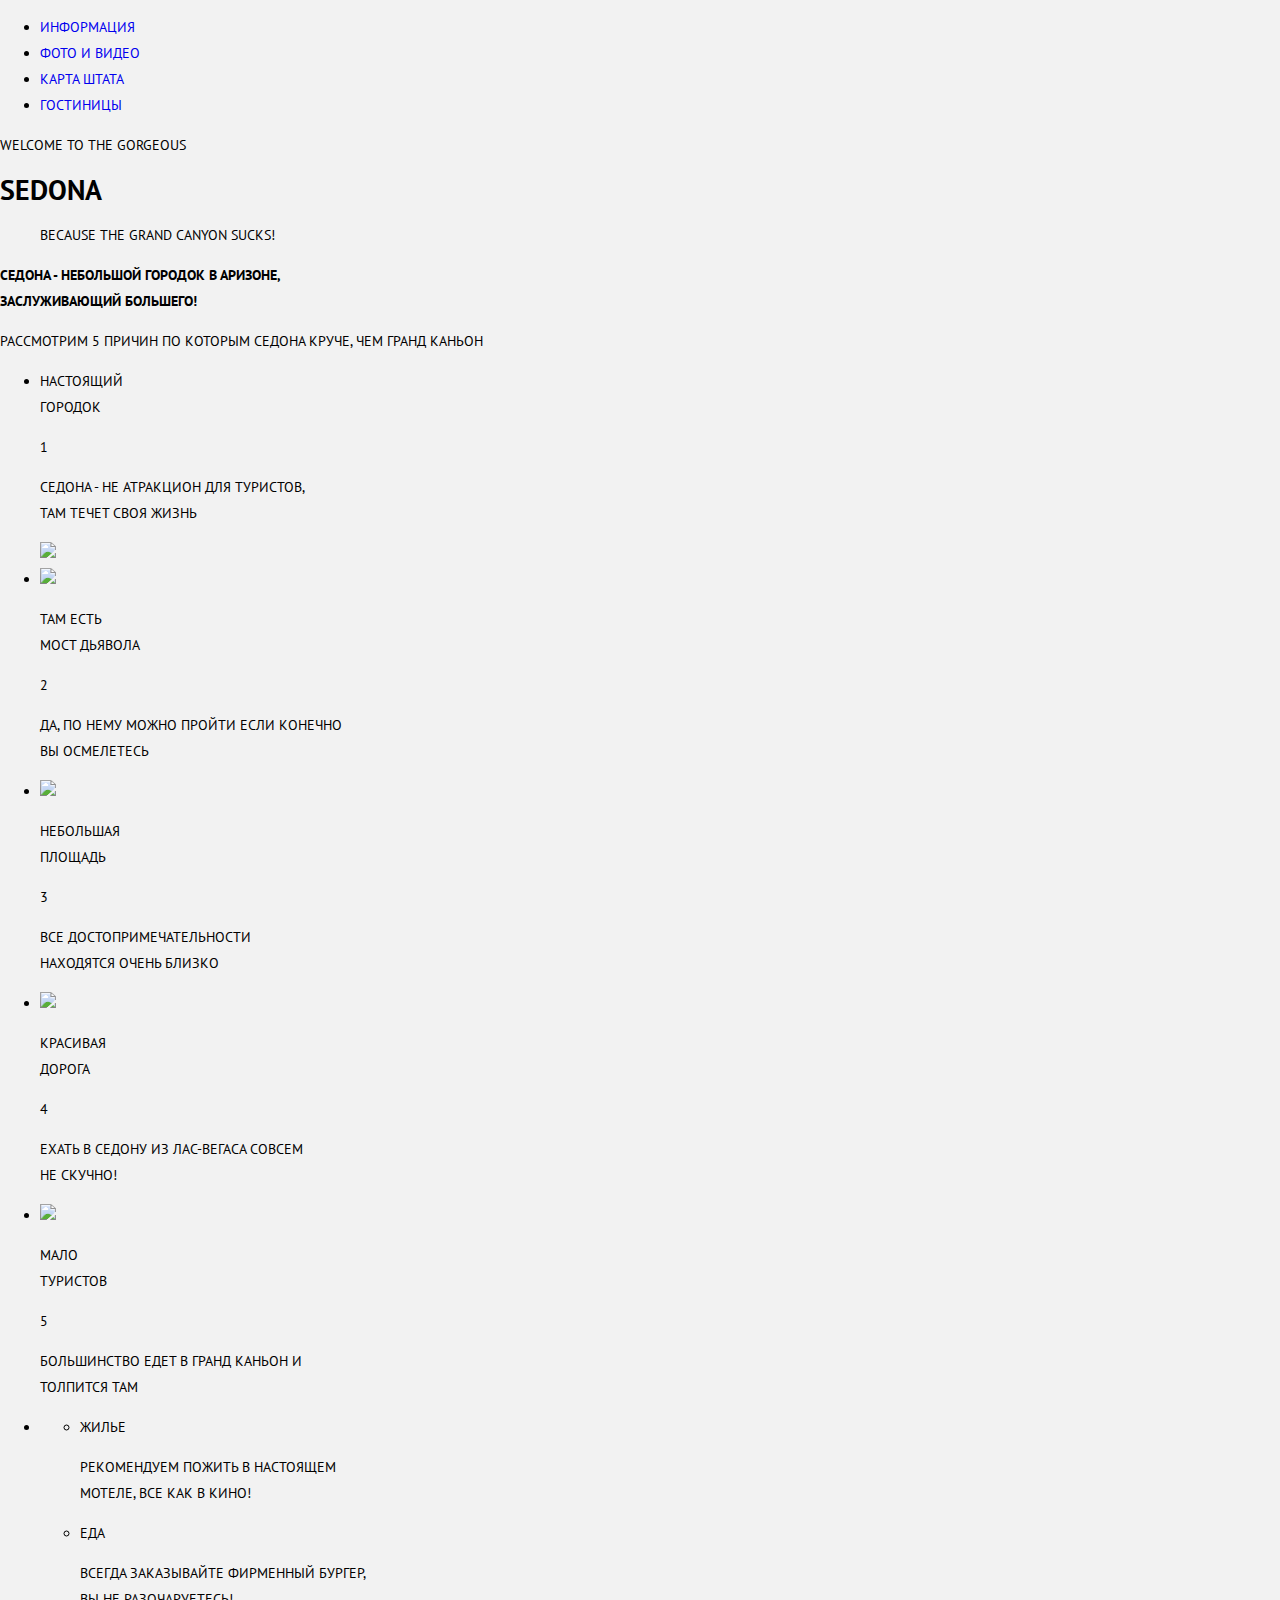
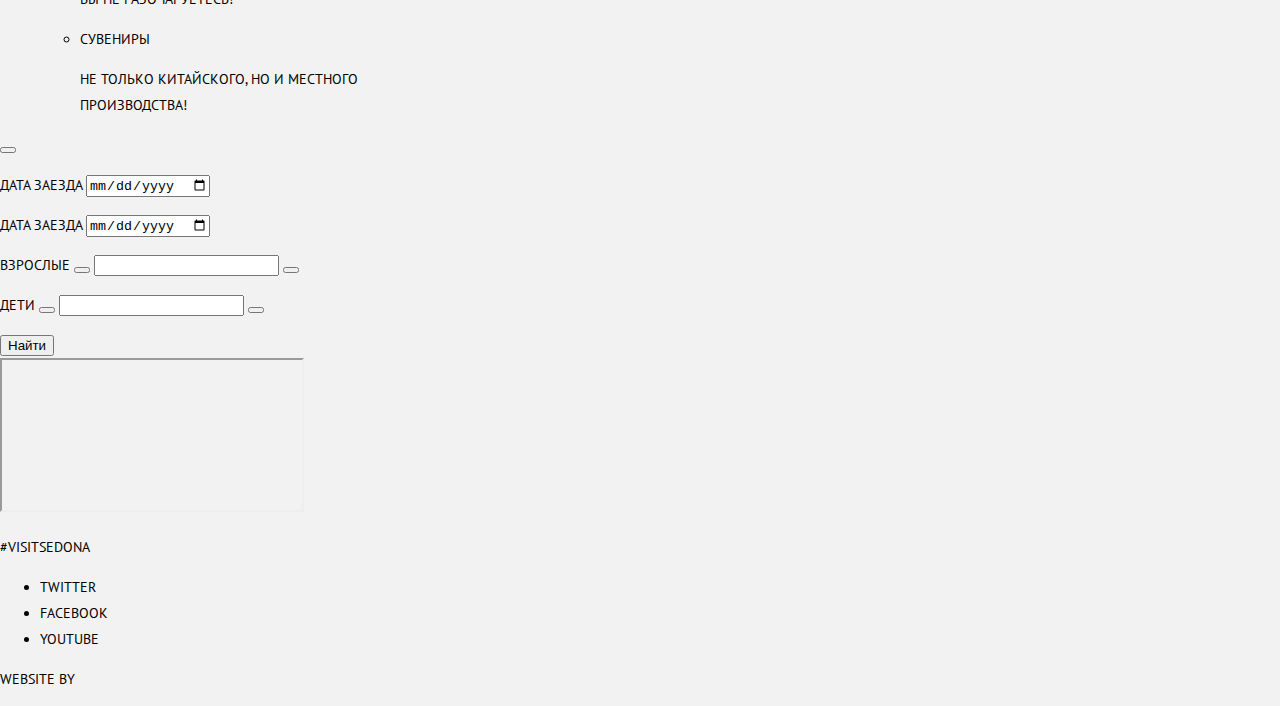
==== index.html @ 2a7a3f79 "added project's files" ====
<!DOCTYPE html>
<html>
<head>
	<title>Sedona</title>
	<link href="https://fonts.googleapis.com/css?family=PT+Sans:400,700&amp;subset=cyrillic" rel="stylesheet">
	<link rel="stylesheet" type="text/css" href="style.css">
</head>
<body>
	<header>
		<a href="index.html"></a>
		<nav>
			<ul>
				<li><a href="#">ИНФОРМАЦИЯ</a></li>
				<li><a href="#">ФОТО И ВИДЕО</a></li>
				<li><a href="#">КАРТА ШТАТА</a></li>
				<li><a href="#">ГОСТИНИЦЫ</a></li>
			</ul>
		</nav>
	</header>
	<main>
		<div>
			<div>
				<span>WELCOME</span>
				<span>to the gorgeous</span>
			</div>
			<div>
				<h1>SEDONA</h1>
			</div>
			<blockquote>Because the Grand Canyon sucks!</blockquote>
		</div>
		<section>
			<p><strong>СЕДОНА - НЕБОЛЬШОЙ ГОРОДОК В АРИЗОНЕ,<br> ЗАСЛУЖИВАЮЩИЙ БОЛЬШЕГО!</strong></p>
			<p>РАССМОТРИМ 5 ПРИЧИН ПО КОТОРЫМ СЕДОНА КРУЧЕ, ЧЕМ ГРАНД КАНЬОН</p>
		</section>
		<section>
			<ul>
				<li>
					<div>
						<div>
							<p>Настоящий<br>городок</p>
						</div>
						<span>1</span>
						<p>Седона - не атракцион для туристов,<br>там течет своя жизнь</p>
						<div><img src="#"></div>
					</div>
				</li>
				<li>
					<div>
						<div><img src="#"></div>
						<div>
							<p>Там есть<br>мост дьявола</p>
						</div>
						<span>2</span>
						<p>Да, по нему можно пройти если конечно<br>вы осмелетесь</p>						
					</div>					
				</li>
				<li>
					<div>
						<div><img src="#"></div>
						<div>
							<p>Небольшая<br>площадь</p>
						</div>
						<span>3</span>
						<p>Все достопримечательности<br>находятся очень близко</p>						
					</div>						
				</li>
				<li>
					<div>
						<div><img src="#"></div>
						<div>
							<p>Красивая<br>дорога</p>
						</div>
						<span>4</span>
						<p>ЕХАТЬ В СЕДОНУ ИЗ ЛАС-ВЕГАСА совсем<br>НЕ СКУЧНО!</p>						
					</div>						
				</li>
				<li>
					<div>
						<div><img src="#"></div>
						<div>
							<p>Мало<br>туристов</p>
						</div>
						<span>5</span>
						<p>Большинство едет в гранд каньон и<br> толпится там</p>						
					</div>						
				</li>
				<li>
					<ul>
						<li>
							<div>Жилье</div>
							<p>Рекомендуем пожить в настоящем<br>мотеле, все как в кино!</p>
						</li>
						<li>
							<div>Еда</div>
							<p>Всегда заказывайте ФИРМЕННЫЙ БУРГЕР,<br>Вы НЕ разочаруетесь!</p>
						</li>
						<li>
							<div>Сувениры</div>
							<p>Не только китайского, но и местного<br>производства!</p>
						</li>
					</ul>
				</li>
			</ul>
		</section>
		<section>
			<div></div>
			<button></button>
			<div>
				<form>
				<p>
					<label>
						ДАТА ЗАЕЗДА
						<input type="date" name="check-in-date">
					</label>
					<span></span>
				</p>
				<p>
					<label>
						ДАТА ЗАЕЗДА
						<input type="date" name="check-out-date">
					</label>
					<span></span>
				</p>
				<p>
					<label>
						ВЗРОСЛЫЕ
						<button></button>
						<input type="text" name="adult-counter">
						<button></button>
					</label>
				</p>
				<p>
					<label>
						ДЕТИ
						<button></button>
						<input type="text" name="children-counter">
						<button></button>
					</label>
				</p>
				<div>
					<input type="submit" name="Find" value="Найти">
				</div>				
				</form>
			</div>
		</section>
	</main>
	<section>
		<div>
			<iframe src=""></iframe>
		</div>
	</section>
	<footer>
		<div>
			<p>#VISITSEDONA</p>
		</div>
		<div>
			<ul>
				<li>Twitter</li>
				<li>Facebook</li>
				<li>Youtube</li>
			</ul>
		</div>
		<div>
			<p>WEBSITE BY <a href="#"></a></p>
		</div>
	</footer>
</body>
</html>
---- style.css ----
body{
	margin: 0;
	padding: 0;

	background-color: #f2f2f2;
	font-family: 'PT Sans', Arial, sans-serif;
	font-size: 14px;
	text-transform: uppercase;
	line-height: 26px;
	color: #000000;
}
a{
	text-decoration: none;
}
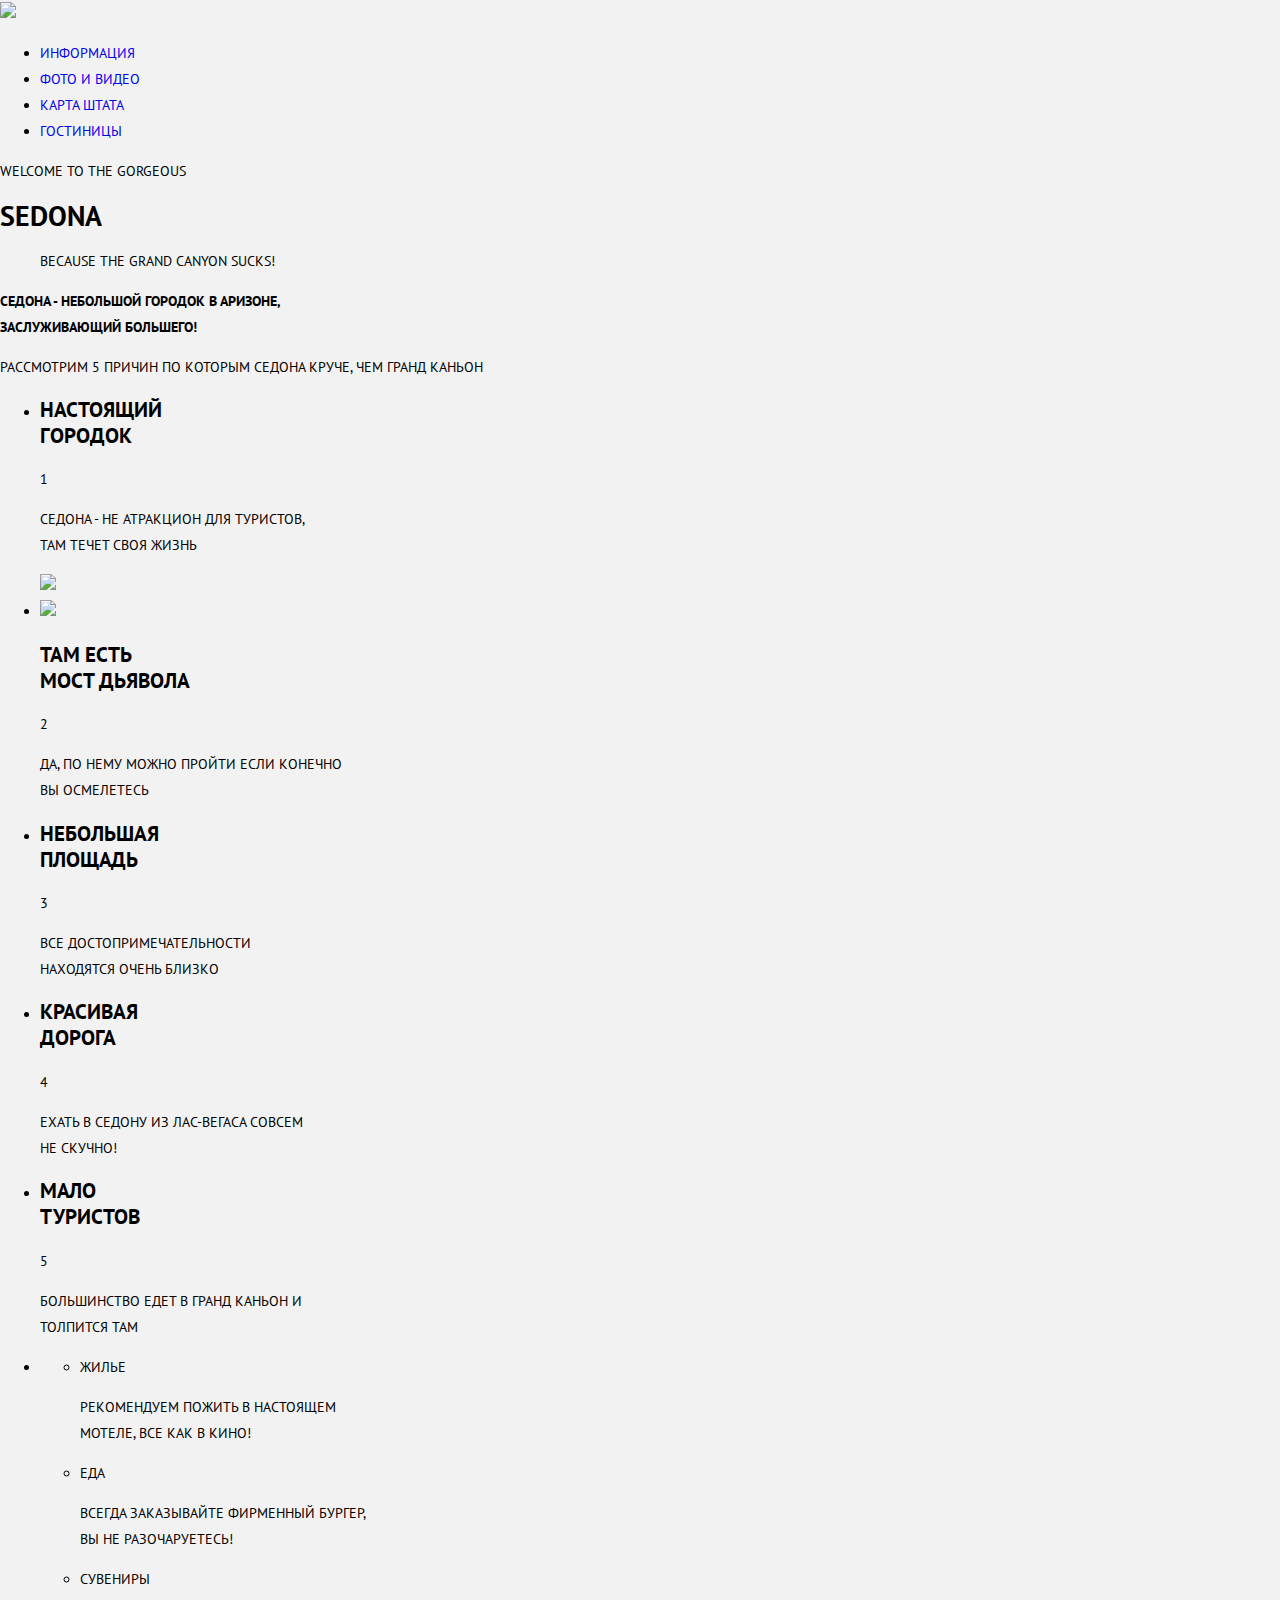
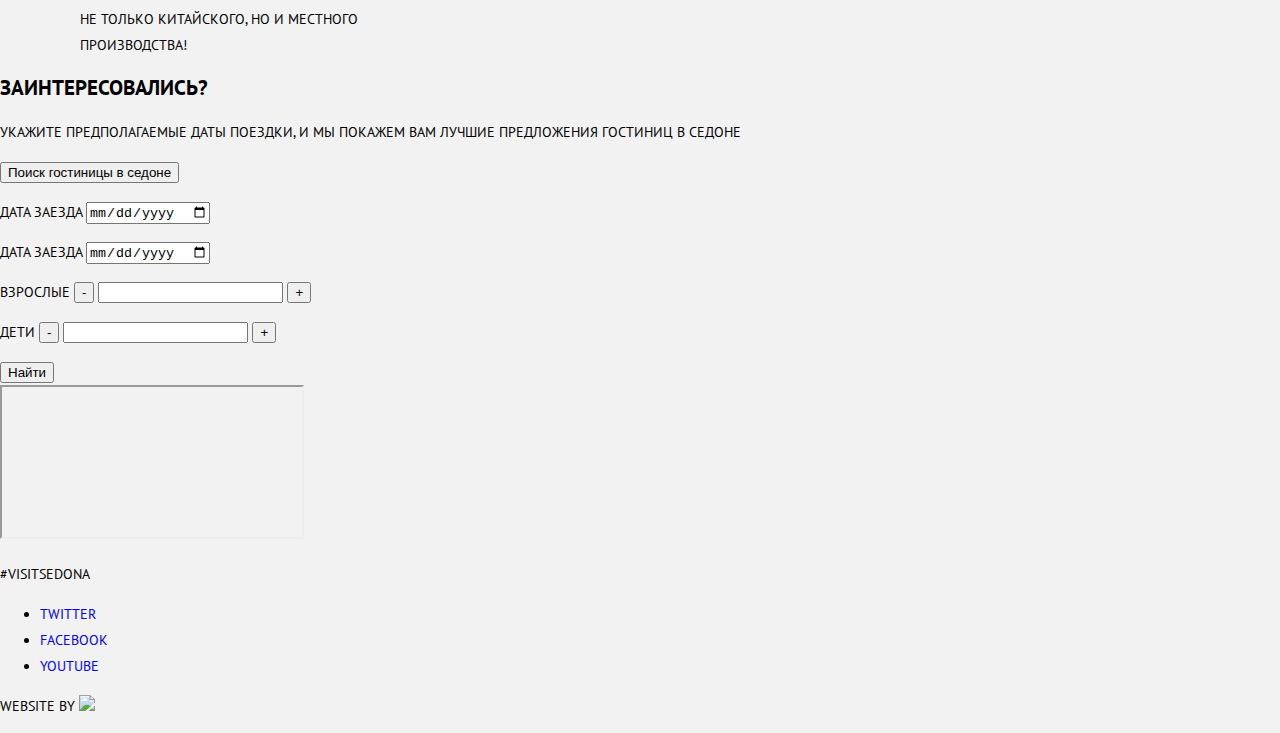
==== commit c9fcfcf6: "Work on clases names index.html" ====
--- a/index.html
+++ b/index.html
@@ -1,168 +1,189 @@
 <!DOCTYPE html>
 <html>
-<head>
-	<title>Sedona</title>
-	<link href="https://fonts.googleapis.com/css?family=PT+Sans:400,700&amp;subset=cyrillic" rel="stylesheet">
-	<link rel="stylesheet" type="text/css" href="style.css">
-</head>
-<body>
-	<header>
-		<a href="index.html"></a>
-		<nav>
-			<ul>
-				<li><a href="#">ИНФОРМАЦИЯ</a></li>
-				<li><a href="#">ФОТО И ВИДЕО</a></li>
-				<li><a href="#">КАРТА ШТАТА</a></li>
-				<li><a href="#">ГОСТИНИЦЫ</a></li>
-			</ul>
-		</nav>
-	</header>
-	<main>
-		<div>
-			<div>
-				<span>WELCOME</span>
-				<span>to the gorgeous</span>
+	<head>
+		<title>Sedona</title>
+		<link href="https://fonts.googleapis.com/css?family=PT+Sans:400,700&amp;subset=cyrillic" rel="stylesheet">
+		<link rel="stylesheet" type="text/css" href="style.css">
+	</head>
+	<body>
+		<header class="index-header">
+			<div class="header-logo">
+				<a href="#">
+					<img src="#">
+				</a>			
 			</div>
-			<div>
-				<h1>SEDONA</h1>
+
+			<nav class="navigation">
+				<ul class="list-navigation">
+					<li><a href="#">ИНФОРМАЦИЯ</a></li>
+					<li><a href="#">ФОТО И ВИДЕО</a></li>
+					<li><a href="#">КАРТА ШТАТА</a></li>
+					<li><a href="#">ГОСТИНИЦЫ</a></li>
+				</ul>
+			</nav>
+		</header>
+		<main>
+			<div class="main-image-section">
+				<div class="main-welcome">
+					<span>WELCOME</span>
+					<span>to the gorgeous</span>
+				</div>
+				<div class="main-name">
+					<h1>SEDONA</h1>
+				</div>
+				<blockquote class="main-quote">Because the Grand Canyon sucks!</blockquote>
 			</div>
-			<blockquote>Because the Grand Canyon sucks!</blockquote>
-		</div>
-		<section>
-			<p><strong>СЕДОНА - НЕБОЛЬШОЙ ГОРОДОК В АРИЗОНЕ,<br> ЗАСЛУЖИВАЮЩИЙ БОЛЬШЕГО!</strong></p>
-			<p>РАССМОТРИМ 5 ПРИЧИН ПО КОТОРЫМ СЕДОНА КРУЧЕ, ЧЕМ ГРАНД КАНЬОН</p>
-		</section>
-		<section>
-			<ul>
-				<li>
-					<div>
-						<div>
-							<p>Настоящий<br>городок</p>
+			<section class="intro">
+				<p class="intro-about"><strong>СЕДОНА - НЕБОЛЬШОЙ ГОРОДОК В АРИЗОНЕ,<br> ЗАСЛУЖИВАЮЩИЙ БОЛЬШЕГО!</strong></p>
+				<p class="intro-advantages">РАССМОТРИМ 5 ПРИЧИН ПО КОТОРЫМ СЕДОНА КРУЧЕ, ЧЕМ ГРАНД КАНЬОН</p>
+			</section>
+			<section class="adv">
+				<ul class="adv-list">
+					<li class="adv-with-pict">
+						<div class="adv-section">
+							<div class="adv-head-section">
+								<h2 class="adv-head">Настоящий<br>городок</h2>
+							</div>
+							<span class="adv-numb">1</span>
+							<p class="adv-content">Седона - не атракцион для туристов,<br>там течет своя жизнь</p>
+							<div class="adv-img-wrapper">
+								<img src="#">
+							</div>
 						</div>
-						<span>1</span>
-						<p>Седона - не атракцион для туристов,<br>там течет своя жизнь</p>
-						<div><img src="#"></div>
-					</div>
-				</li>
-				<li>
-					<div>
-						<div><img src="#"></div>
-						<div>
-							<p>Там есть<br>мост дьявола</p>
+					</li>
+					<li class="adv-with-pict">
+						<div class="adv-section">
+							<div class="adv-img-wrapper">
+								<img src="#">
+							</div>
+							<div class="adv-head-section">
+								<h2 class="adv-head">Там есть<br>мост дьявола</h2>
+							</div>
+							<span class="adv-numb">2</span>
+							<p class="adv-content">Да, по нему можно пройти если конечно<br>вы осмелетесь</p>						
+						</div>					
+					</li>
+					<li class="adv-without-pict">
+						<div class="adv-in-line-section">
+							<div class="adv-head-section">
+								<h2 class="adv-head">Небольшая<br>площадь</h2>
+							</div>
+							<span class="adv-numb">3</span>
+							<p class="adv-content">Все достопримечательности<br>находятся очень близко</p>						
+						</div>						
+					</li>
+					<li class="adv-without-pict">
+						<div class="adv-in-line-section">
+							<div class="adv-head-section">
+								<h2 class="adv-head">Красивая<br>дорога</h2>
+							</div>
+							<span class="adv-numb">4</span>
+							<p class="adv-content">ЕХАТЬ В СЕДОНУ ИЗ ЛАС-ВЕГАСА совсем<br>НЕ СКУЧНО!</p>						
+						</div>						
+					</li>
+					<li class="adv-without-pict">
+						<div class="adv-in-line-section">
+							<div class="adv-head-section"> 
+								<h2 class="adv-head">Мало<br>туристов</h2>
+							</div>
+							<span class="adv-numb">5</span>
+							<p class="adv-content">Большинство едет в гранд каньон и<br> толпится там</p>						
+						</div>						
+					</li>
+					<li class="adv-about-city">
+						<div class="inner-container">
+							<ul class="adv-about-city-list">
+								<li>
+									<div class="adv-el-wrapper">
+										<div>Жилье</div>
+										<p class="adv-about-city-content">Рекомендуем пожить в настоящем<br>мотеле, все как в кино!</p>										
+									</div>
+								</li>
+								<li>
+									<div class="adv-el-wrapper">
+										<div>Еда</div>
+										<p class="adv-about-city-content">Всегда заказывайте ФИРМЕННЫЙ БУРГЕР,<br>Вы НЕ разочаруетесь!</p>										
+									</div>
+								</li>
+								<li>
+									<div class="adv-el-wrapper">
+										<div>Сувениры</div>
+										<p class="adv-about-city-content">Не только китайского, но и местного<br>производства!</p>								
+									</div>
+								</li>
+							</ul>
 						</div>
-						<span>2</span>
-						<p>Да, по нему можно пройти если конечно<br>вы осмелетесь</p>						
-					</div>					
-				</li>
-				<li>
-					<div>
-						<div><img src="#"></div>
-						<div>
-							<p>Небольшая<br>площадь</p>
-						</div>
-						<span>3</span>
-						<p>Все достопримечательности<br>находятся очень близко</p>						
-					</div>						
-				</li>
-				<li>
-					<div>
-						<div><img src="#"></div>
-						<div>
-							<p>Красивая<br>дорога</p>
-						</div>
-						<span>4</span>
-						<p>ЕХАТЬ В СЕДОНУ ИЗ ЛАС-ВЕГАСА совсем<br>НЕ СКУЧНО!</p>						
-					</div>						
-				</li>
-				<li>
-					<div>
-						<div><img src="#"></div>
-						<div>
-							<p>Мало<br>туристов</p>
-						</div>
-						<span>5</span>
-						<p>Большинство едет в гранд каньон и<br> толпится там</p>						
-					</div>						
-				</li>
-				<li>
-					<ul>
-						<li>
-							<div>Жилье</div>
-							<p>Рекомендуем пожить в настоящем<br>мотеле, все как в кино!</p>
-						</li>
-						<li>
-							<div>Еда</div>
-							<p>Всегда заказывайте ФИРМЕННЫЙ БУРГЕР,<br>Вы НЕ разочаруетесь!</p>
-						</li>
-						<li>
-							<div>Сувениры</div>
-							<p>Не только китайского, но и местного<br>производства!</p>
-						</li>
-					</ul>
-				</li>
-			</ul>
-		</section>
-		<section>
-			<div></div>
-			<button></button>
-			<div>
-				<form>
-				<p>
-					<label>
-						ДАТА ЗАЕЗДА
-						<input type="date" name="check-in-date">
-					</label>
-					<span></span>
-				</p>
-				<p>
-					<label>
-						ДАТА ЗАЕЗДА
-						<input type="date" name="check-out-date">
-					</label>
-					<span></span>
-				</p>
-				<p>
-					<label>
-						ВЗРОСЛЫЕ
-						<button></button>
-						<input type="text" name="adult-counter">
-						<button></button>
-					</label>
-				</p>
-				<p>
-					<label>
-						ДЕТИ
-						<button></button>
-						<input type="text" name="children-counter">
-						<button></button>
-					</label>
-				</p>
-				<div>
-					<input type="submit" name="Find" value="Найти">
-				</div>				
-				</form>
+					</li>
+				</ul>
+			</section>
+			<section class="search">
+				<div class="search-content-wrapper">
+					<h2 class="search-head">Заинтересовались?</h2>
+					<p class="search-content">Укажите предполагаемые даты поездки, и мы покажем вам лучшие предложения гостиниц в седоне</p>
+				</div>
+				<button>Поиск гостиницы в седоне</button>
+				<div class="search-pop-up-container">
+					<form class="pop-up-form">
+						<p class="pop-up-check-in">
+							<label class="pop-up-label">
+								ДАТА ЗАЕЗДА
+								<input type="date" name="check-in" id="check-in-date">
+							</label>
+							<span class="calendar-label"></span>
+						</p>
+						<p class="pop-up-check-out">
+							<label class="pop-up-label">
+								ДАТА ЗАЕЗДА
+								<input type="date" name="check-out" id="check-out-date">
+							</label>
+							<span class="calendar-label"></span>
+						</p>
+						<p class="pop-up-adult-counter">
+							<label class="pop-up-label">
+								ВЗРОСЛЫЕ
+								<button class="plus-minus-button">-</button>
+								<input type="text" name="adult-counter" id="adult-counter-field">
+								<button class="plus-minus-button">+</button>
+							</label>
+						</p>
+						<p class="pop-up-children-counter">
+							<label class="pop-up-label">
+								ДЕТИ
+								<button class="plus-minus-button">-</button>
+								<input type="text" name="children-counter" id="children-counter-field">
+								<button class="plus-minus-button">+</button>
+							</label>
+						</p>
+						<div class="pop-up-submit-button">
+							<input type="submit" name="Find" value="Найти">
+						</div>				
+					</form>
+				</div>
+			</section>
+		</main>
+
+		<section class="map-section">
+			<div class="map-wrapper">
+				<iframe src=""></iframe>
 			</div>
 		</section>
-	</main>
-	<section>
-		<div>
-			<iframe src=""></iframe>
-		</div>
-	</section>
-	<footer>
-		<div>
-			<p>#VISITSEDONA</p>
-		</div>
-		<div>
-			<ul>
-				<li>Twitter</li>
-				<li>Facebook</li>
-				<li>Youtube</li>
-			</ul>
-		</div>
-		<div>
-			<p>WEBSITE BY <a href="#"></a></p>
-		</div>
-	</footer>
-</body>
+
+		<footer>
+			<div class="inner-container">
+				<div class="footer-hashtag">
+					<p>#VISITSEDONA</p>
+				</div>
+				<div class="footer-social">
+					<ul class="footer-social-list">
+						<li><a class="footer-social-button social-tw" href="#">Twitter</a></li>
+						<li><a class="footer-social-button social-fb" href="#">Facebook</a></li>
+						<li><a class="footer-social-button social-yt" href="#">Youtube</a></li>
+					</ul>
+				</div>
+				<div class="footer-copyright-wrapper">
+					<p>WEBSITE BY <a href="#"><img src="#"></a></p>
+				</div>
+			</div>
+		</footer>
+	</body>
 </html>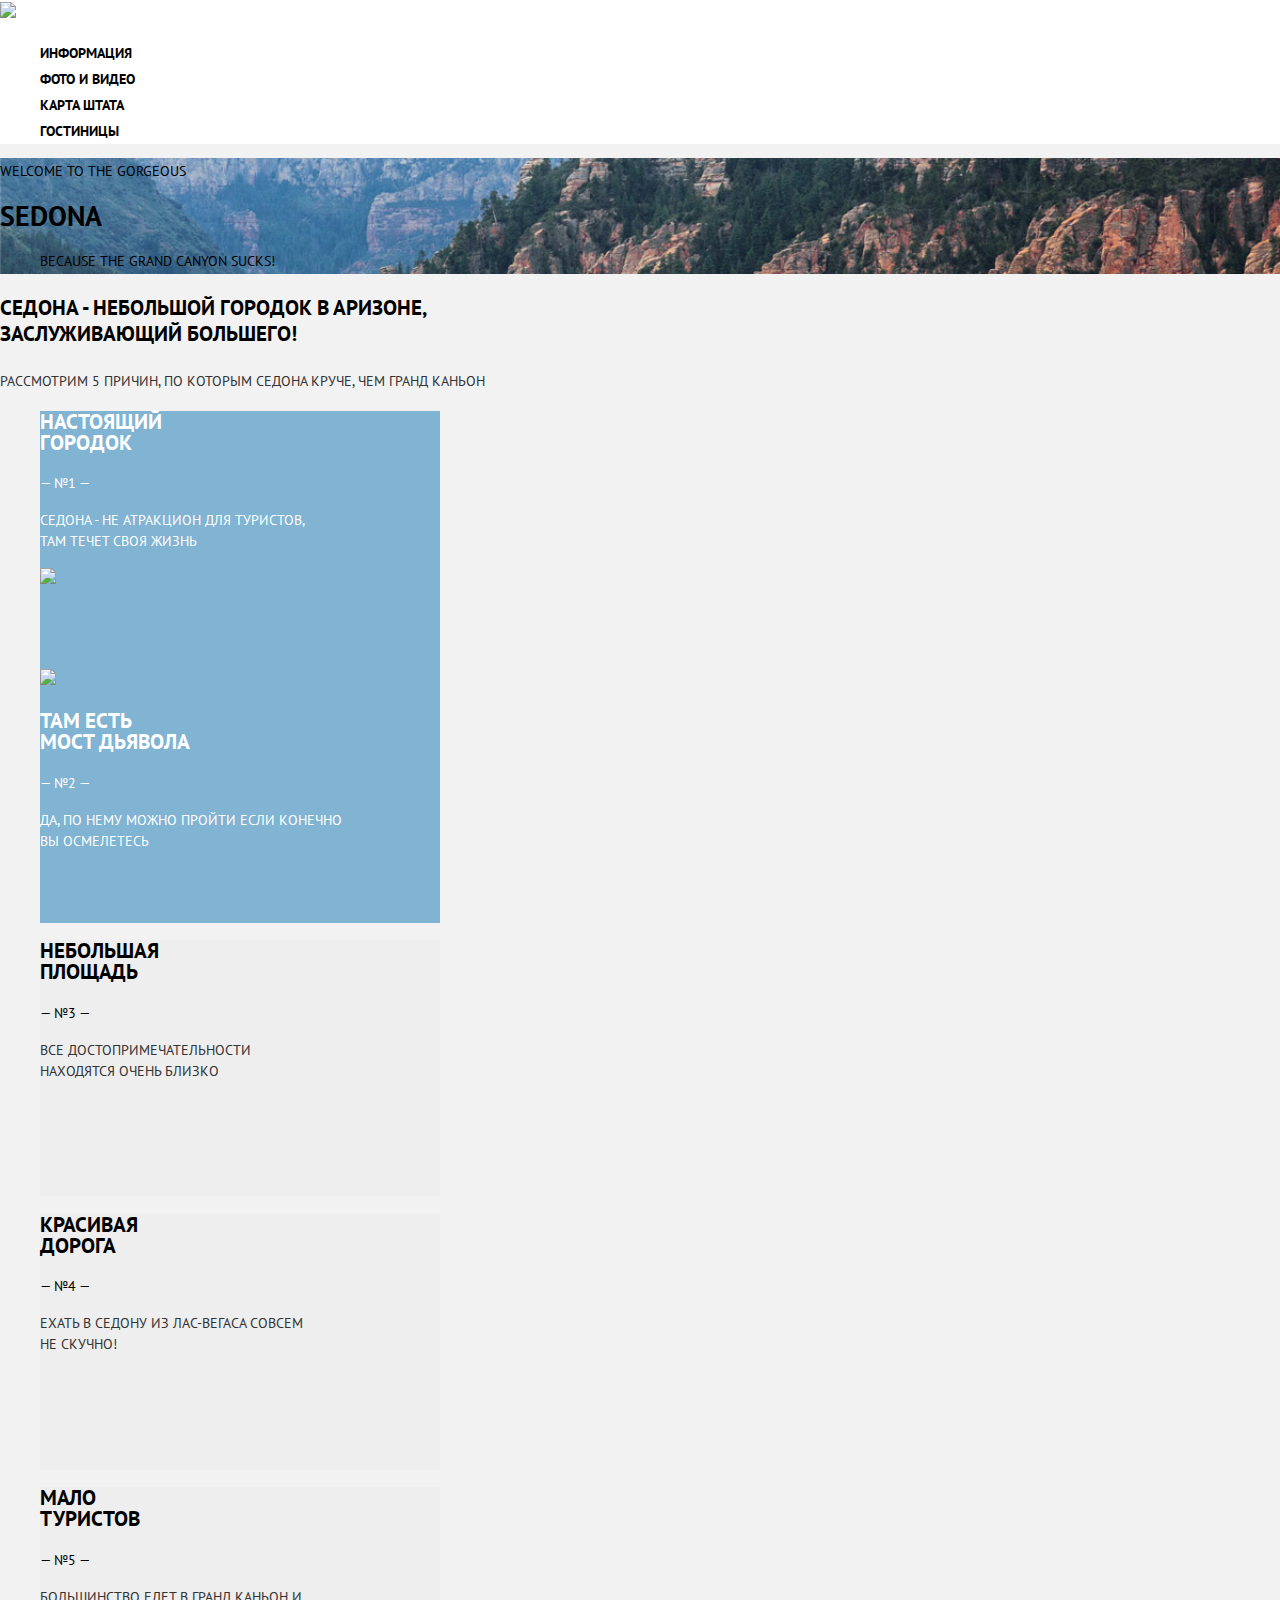
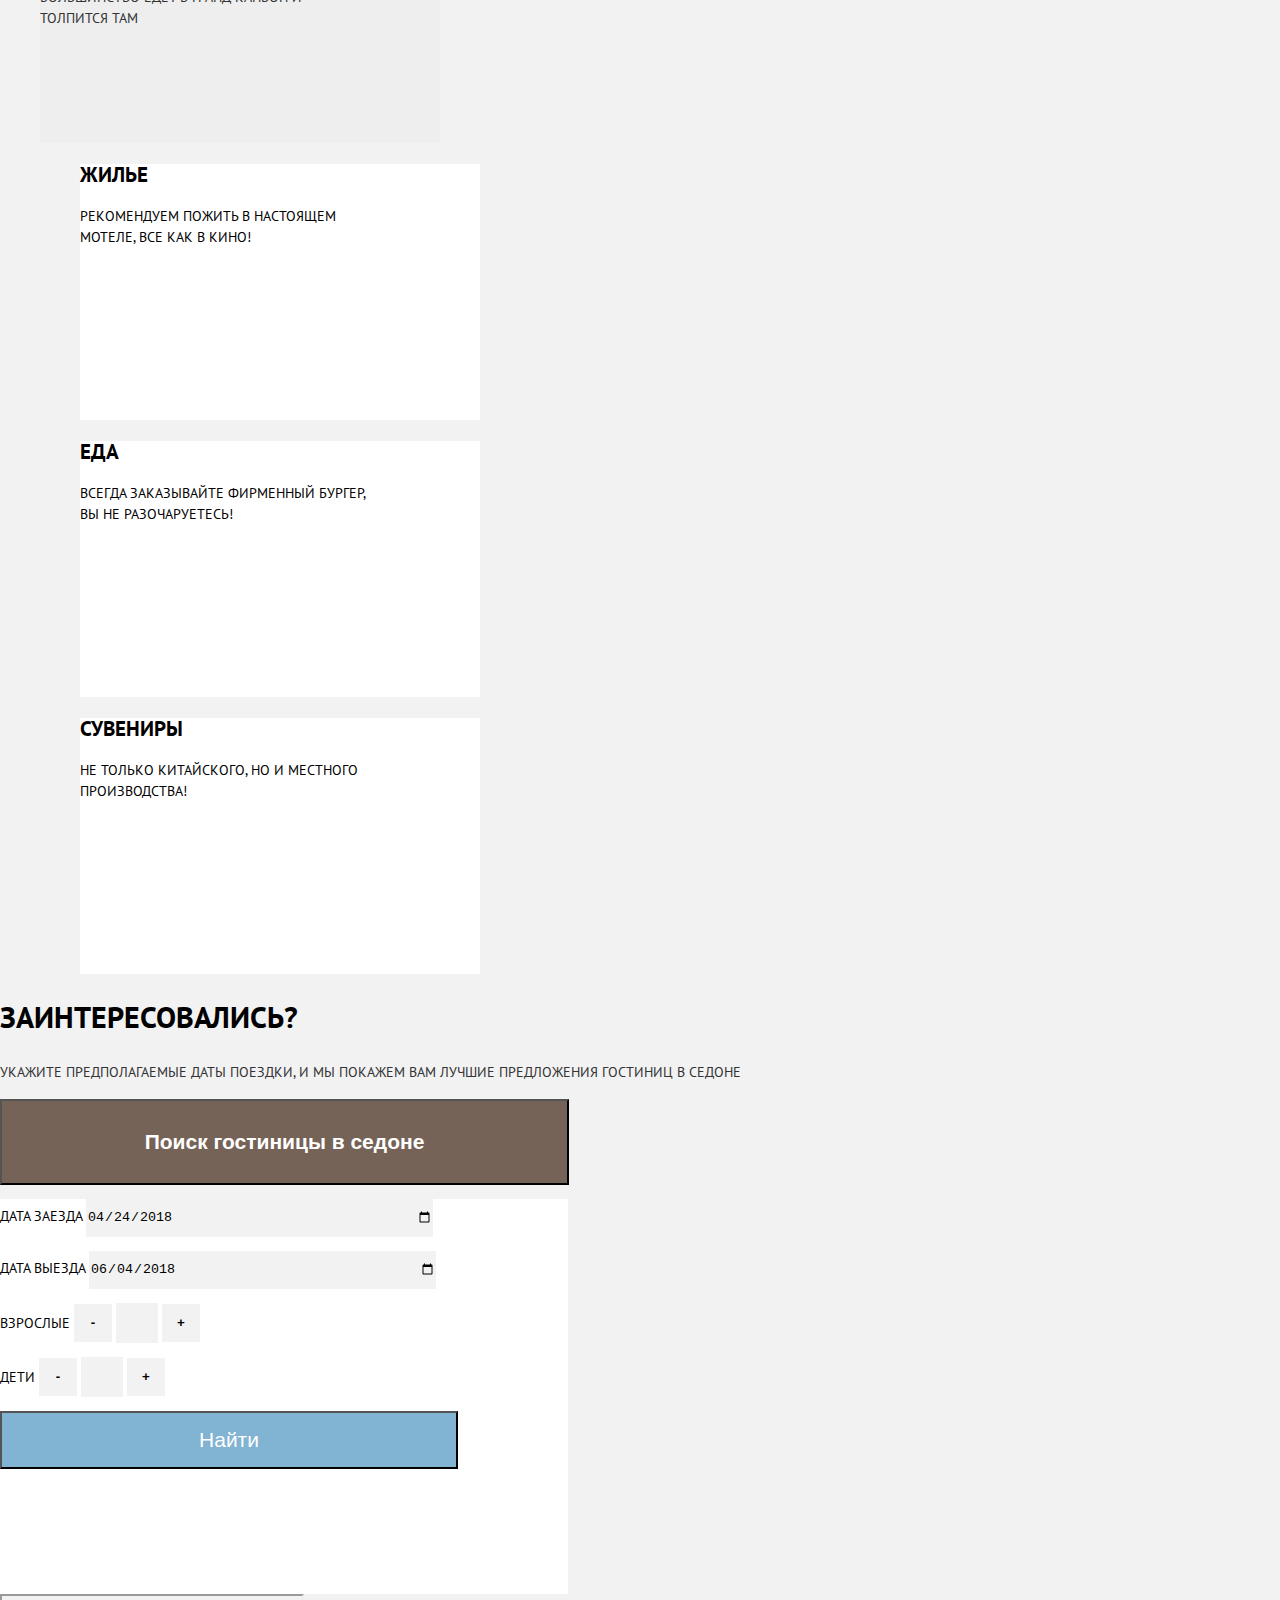
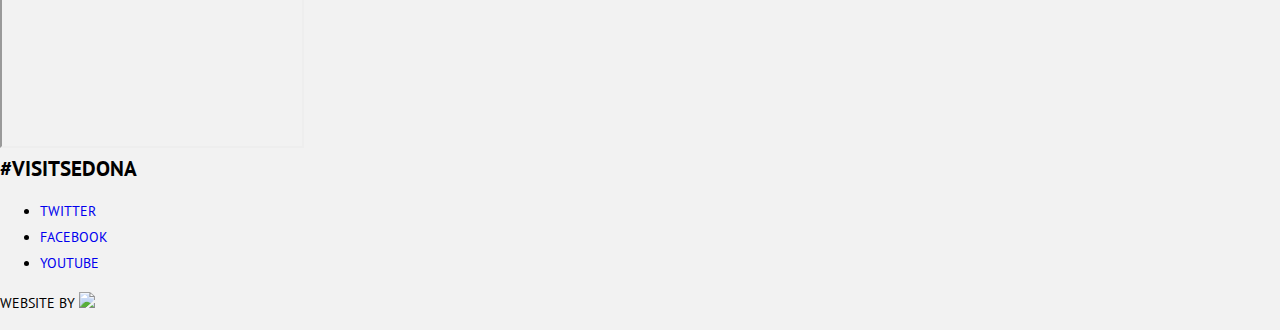
==== commit 373953e2: "Rough draft stylization index, hotel" ====
--- a/index.html
+++ b/index.html
@@ -22,7 +22,7 @@
 				</ul>
 			</nav>
 		</header>
-		<main>
+		<main class="main-index">
 			<div class="main-image-section">
 				<div class="main-welcome">
 					<span>WELCOME</span>
@@ -35,7 +35,7 @@
 			</div>
 			<section class="intro">
 				<p class="intro-about"><strong>СЕДОНА - НЕБОЛЬШОЙ ГОРОДОК В АРИЗОНЕ,<br> ЗАСЛУЖИВАЮЩИЙ БОЛЬШЕГО!</strong></p>
-				<p class="intro-advantages">РАССМОТРИМ 5 ПРИЧИН ПО КОТОРЫМ СЕДОНА КРУЧЕ, ЧЕМ ГРАНД КАНЬОН</p>
+				<p class="intro-advantages">РАССМОТРИМ 5 ПРИЧИН, ПО КОТОРЫМ СЕДОНА КРУЧЕ, ЧЕМ ГРАНД КАНЬОН</p>
 			</section>
 			<section class="adv">
 				<ul class="adv-list">
@@ -44,7 +44,7 @@
 							<div class="adv-head-section">
 								<h2 class="adv-head">Настоящий<br>городок</h2>
 							</div>
-							<span class="adv-numb">1</span>
+							<span class="adv-numb">— №1 —</span>
 							<p class="adv-content">Седона - не атракцион для туристов,<br>там течет своя жизнь</p>
 							<div class="adv-img-wrapper">
 								<img src="#">
@@ -59,7 +59,7 @@
 							<div class="adv-head-section">
 								<h2 class="adv-head">Там есть<br>мост дьявола</h2>
 							</div>
-							<span class="adv-numb">2</span>
+							<span class="adv-numb">— №2 —</span>
 							<p class="adv-content">Да, по нему можно пройти если конечно<br>вы осмелетесь</p>						
 						</div>					
 					</li>
@@ -68,7 +68,7 @@
 							<div class="adv-head-section">
 								<h2 class="adv-head">Небольшая<br>площадь</h2>
 							</div>
-							<span class="adv-numb">3</span>
+							<span class="adv-numb">— №3 —</span>
 							<p class="adv-content">Все достопримечательности<br>находятся очень близко</p>						
 						</div>						
 					</li>
@@ -77,7 +77,7 @@
 							<div class="adv-head-section">
 								<h2 class="adv-head">Красивая<br>дорога</h2>
 							</div>
-							<span class="adv-numb">4</span>
+							<span class="adv-numb">— №4 —</span>
 							<p class="adv-content">ЕХАТЬ В СЕДОНУ ИЗ ЛАС-ВЕГАСА совсем<br>НЕ СКУЧНО!</p>						
 						</div>						
 					</li>
@@ -86,7 +86,7 @@
 							<div class="adv-head-section"> 
 								<h2 class="adv-head">Мало<br>туристов</h2>
 							</div>
-							<span class="adv-numb">5</span>
+							<span class="adv-numb">— №5 —</span>
 							<p class="adv-content">Большинство едет в гранд каньон и<br> толпится там</p>						
 						</div>						
 					</li>
@@ -95,20 +95,20 @@
 							<ul class="adv-about-city-list">
 								<li>
 									<div class="adv-el-wrapper">
-										<div>Жилье</div>
-										<p class="adv-about-city-content">Рекомендуем пожить в настоящем<br>мотеле, все как в кино!</p>										
+										<h3 class="adv-head">Жилье</h3>
+										<p class="adv-content">Рекомендуем пожить в настоящем<br>мотеле, все как в кино!</p>										
 									</div>
 								</li>
 								<li>
 									<div class="adv-el-wrapper">
-										<div>Еда</div>
-										<p class="adv-about-city-content">Всегда заказывайте ФИРМЕННЫЙ БУРГЕР,<br>Вы НЕ разочаруетесь!</p>										
+										<h3 class="adv-head">Еда</h3>
+										<p class="adv-content">Всегда заказывайте ФИРМЕННЫЙ БУРГЕР,<br>Вы НЕ разочаруетесь!</p>										
 									</div>
 								</li>
 								<li>
 									<div class="adv-el-wrapper">
-										<div>Сувениры</div>
-										<p class="adv-about-city-content">Не только китайского, но и местного<br>производства!</p>								
+										<h3 class="adv-head">Сувениры</h3>
+										<p class="adv-content">Не только китайского, но и местного<br>производства!</p>								
 									</div>
 								</li>
 							</ul>
@@ -121,38 +121,38 @@
 					<h2 class="search-head">Заинтересовались?</h2>
 					<p class="search-content">Укажите предполагаемые даты поездки, и мы покажем вам лучшие предложения гостиниц в седоне</p>
 				</div>
-				<button>Поиск гостиницы в седоне</button>
+				<button class="search-button" type="submit">Поиск гостиницы в седоне</button>
 				<div class="search-pop-up-container">
 					<form class="pop-up-form">
 						<p class="pop-up-check-in">
 							<label class="pop-up-label">
-								ДАТА ЗАЕЗДА
-								<input type="date" name="check-in" id="check-in-date">
+								дата заезда
+								<input type="date" name="check-in" id="check-in-date" value="2018-04-24">
 							</label>
 							<span class="calendar-label"></span>
 						</p>
 						<p class="pop-up-check-out">
 							<label class="pop-up-label">
-								ДАТА ЗАЕЗДА
-								<input type="date" name="check-out" id="check-out-date">
+								дата выезда
+								<input type="date" name="check-out" id="check-out-date" value="2018-06-04">
 							</label>
 							<span class="calendar-label"></span>
 						</p>
 						<p class="pop-up-adult-counter">
-							<label class="pop-up-label">
+							<label class="pop-up-label" for="adult-counter-field">
 								ВЗРОСЛЫЕ
+							</label>
 								<button class="plus-minus-button">-</button>
 								<input type="text" name="adult-counter" id="adult-counter-field">
 								<button class="plus-minus-button">+</button>
-							</label>
 						</p>
 						<p class="pop-up-children-counter">
-							<label class="pop-up-label">
+							<label class="pop-up-label" for="children-counter-field">
 								ДЕТИ
+							</label>
 								<button class="plus-minus-button">-</button>
 								<input type="text" name="children-counter" id="children-counter-field">
 								<button class="plus-minus-button">+</button>
-							</label>
 						</p>
 						<div class="pop-up-submit-button">
 							<input type="submit" name="Find" value="Найти">
@@ -171,7 +171,7 @@
 		<footer>
 			<div class="inner-container">
 				<div class="footer-hashtag">
-					<p>#VISITSEDONA</p>
+					<a href="#">#VISITSEDONA</a>
 				</div>
 				<div class="footer-social">
 					<ul class="footer-social-list">
--- a/style.css
+++ b/style.css
@@ -11,4 +11,220 @@
 }
 a{
 	text-decoration: none;
+}
+
+.index-header{
+	background-color: white;
+}
+.list-navigation,
+.adv-list,
+.adv-about-city-list{
+	list-style: none;
+}
+.list-navigation a{
+	color: black;
+	font-weight: bold;
+}
+.list-navigation a:hover{
+	color: #81b3d2;
+}
+.list-navigation a:active{
+	color: #000;
+    opacity: .3;
+}
+
+.main-image-section{
+	background-image: url("img/bg-main.jpg");
+	background-repeat: none;
+	background-position: center;
+	background-size: cover;
+}
+
+.intro-about{
+	font-size: 21px;
+	line-height: 26px;
+}
+.intro-advantages,
+.adv-in-line-section .adv-content,
+.search-content{
+	color: #333333;
+}
+.adv-head{
+	font-size: 21px;
+	line-height: 21px;
+}
+.adv-section{
+	color:white;
+}
+.adv-numb,
+.adv-content{
+	line-height: 21px;
+}
+
+.adv-section{
+	width: 400px;
+	height: 256px;
+	background-color: #81b3d2;
+}
+.adv-in-line-section{
+	width: 400px;
+	height: 256px;
+	background-color: #eeeeee;	
+}
+.adv-el-wrapper{
+	width: 400px;
+	height: 256px;
+	background-color: white;	
+}
+.search-head{
+	font-size: 30px;
+	line-height: 36px;
+}
+.search-content{
+	line-height: 25px;
+}
+.search-button{
+	font-size: 21px;
+	font-weight: bold;
+	color: white;
+	width: 569px;
+	height: 86px;
+	background-color: #766357;
+}
+.search-button:hover{
+	background-color: #604e43;
+}
+.search-button:active{
+	color: rgba(255, 255, 255, 0.3);
+	background-color: #503e33;
+}
+
+.search-pop-up-container{
+	background-color: white;
+	width: 568px;
+	height: 395px;
+}
+.pop-up-form input[type="date"]{
+	width: 346px;
+	height: 38px;
+	background-color: #f2f2f2;
+	border: none;
+}
+.pop-up-form input[type="date"]:hover,
+.pop-up-adult-counter input[type="text"]:hover,
+.pop-up-children-counter input[type="text"]:hover{
+	background-color: #ebebeb;
+}
+.pop-up-form input[type="date"]:focus,
+.pop-up-adult-counter input[type="text"]:focus,
+.pop-up-children-counter input[type="text"]:focus{
+	background-color: white;
+	outline: 2px solid #e5e5e5;
+}
+
+.plus-minus-button,
+.pop-up-adult-counter input[type="text"],
+.pop-up-children-counter input[type="text"]{
+	width: 38px;
+	height: 38px;
+	background-color: #f2f2f2;
+	border: none;
+	outline: none;
+	font-weight: bold;
+}
+
+/*.plus-minus-button{
+	color: #a9a9a9;
+	font-size: 20px;
+}
+.plus-minus-button:hover{
+	color: black;
+}
+.plus-minus-button:active{
+	color: #81b3d2;
+}*/
+
+.pop-up-submit-button input[type="submit"]{
+	font-size: 21px;
+	line-height: 26px;
+	color: white;	
+	width: 458px;
+	height: 58px;
+	background-color: #81b3d2;
+}
+.pop-up-submit-button input[type="submit"]:hover{
+	background-color: #669ec0;
+}
+.pop-up-submit-button input[type="submit"]:active{
+	color: rgba(255, 255, 255, 0.3);
+	background-color: #5496bd;
+}
+.footer-hashtag a{
+	font-size: 21px;
+	font-weight: bold;
+	line-height: 26px;
+	color: black;
+}
+.footer-hashtag a:hover{
+	color: #81b3d2;
+}
+.footer-hashtag a:active{
+	color: #bdbbbc;
+}
+
+
+/* Hotel*/
+.filter-submit-button input[type="submit"]{
+	color: white;
+	width: 137px;
+	height: 36px;
+	outline: 2px solid white;
+	border: none;
+	background-color: transparent;
+}
+.filter-submit-button input[type="submit"]:hover,
+.filter-submit-button input[type="submit"]:focus{
+	color: black;
+	background-color: white;
+}
+.finding-sorting a{
+	font-size: 12px;
+	line-height: 18px;
+	color: rgba(255, 255, 255, 0.3);
+	border-bottom: 1px dotted #81b3d2;
+}
+.finding-sorting a:visited{
+	color: #81b3d2;
+	border-bottom: none;
+}
+.finding-sorting a:hover{
+	color: #81b3d2;
+}
+.finding-sorting a:active{
+	color: black;
+	border-bottom: none;
+}
+.catalog-name-head{
+	font-size: 21px;
+	font-weight: bold;
+	color: black;
+}
+.catalog-name-head:hover{
+	color: #81b3d2;
+}
+.catalog-name-head:active{
+	color: rgba(255, 255, 255, 0.3);
+}
+.catalog-about-button{
+	color: white;
+	width: 110px;
+	height: 27px;
+	background-color: #81b3d2;
+}
+.catalog-about-button a{
+	color: white;	
+}
+.catalog-about-button:hover{
+	background-color: #669ec0;
+
 }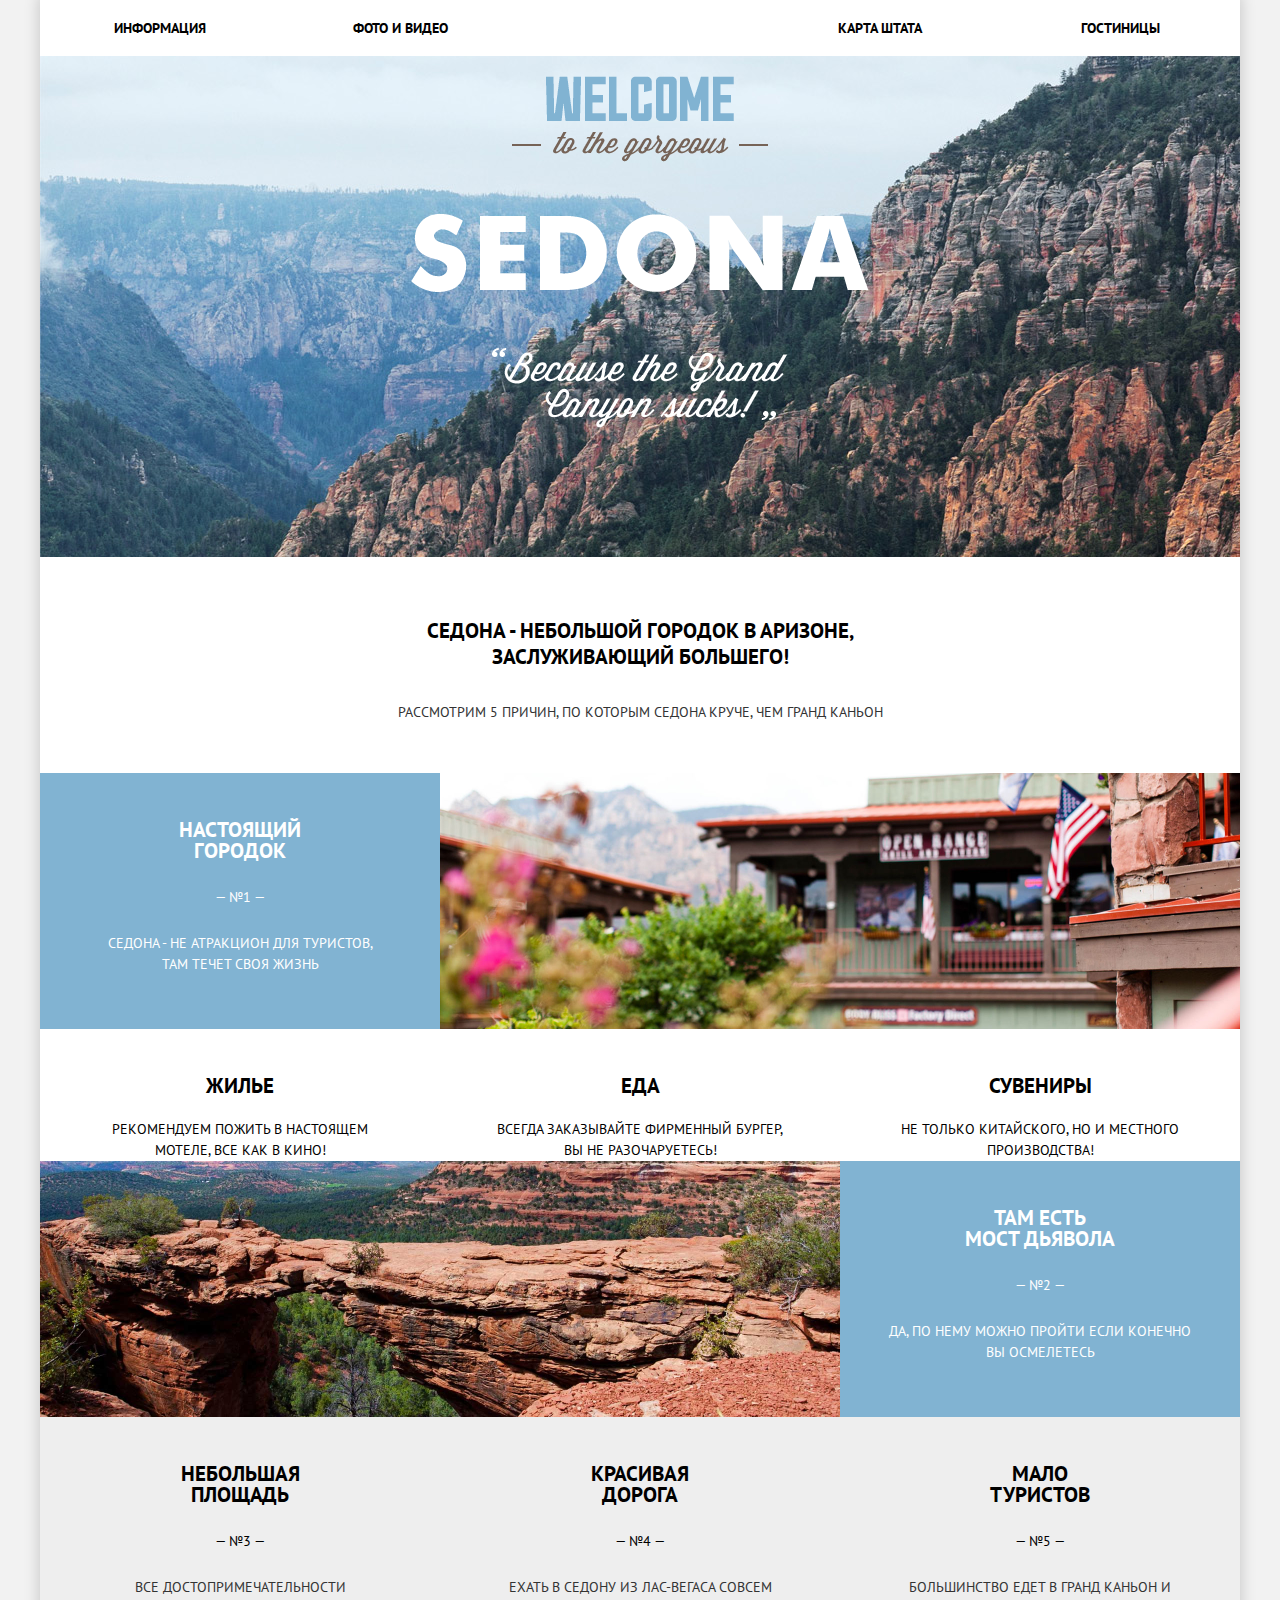
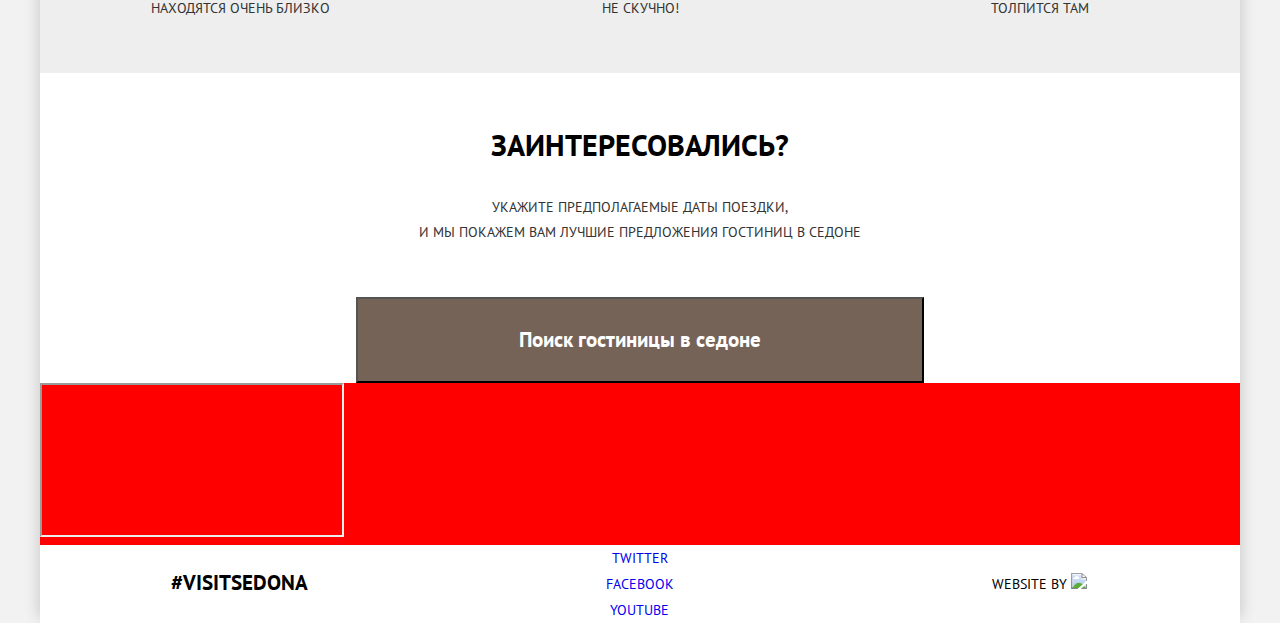
==== commit 6b62593c: "Nets for index" ====
--- a/index.html
+++ b/index.html
@@ -3,187 +3,167 @@
 	<head>
 		<title>Sedona</title>
 		<link href="https://fonts.googleapis.com/css?family=PT+Sans:400,700&amp;subset=cyrillic" rel="stylesheet">
-		<link rel="stylesheet" type="text/css" href="style.css">
+		<link rel="stylesheet" type="text/css" href="css/normalize.css">
+		<link rel="stylesheet" type="text/css" href="css/style.css">
 	</head>
 	<body>
-		<header class="index-header">
-			<div class="header-logo">
-				<a href="#">
-					<img src="#">
-				</a>			
-			</div>
+		<div class="site-container">
+			<header class="index-header">
+				<div class="main-image-section">
+					<!--<div class="header-logo">
+						<a href="#">
+							<img src="#">
+						</a>			
+					</div>-->
+					<nav class="navigation">
+						<ul class="list-navigation">
+							<li><a href="#">ИНФОРМАЦИЯ</a></li>
+							<li><a href="#">ФОТО И ВИДЕО</a></li>
+							<li><a href="#">КАРТА ШТАТА</a></li>
+							<li><a href="#">ГОСТИНИЦЫ</a></li>
+						</ul>
+					</nav>					
+					<section class="intro">
+							<p class="intro-about"><strong>СЕДОНА - НЕБОЛЬШОЙ ГОРОДОК В АРИЗОНЕ,<br> ЗАСЛУЖИВАЮЩИЙ БОЛЬШЕГО!</strong></p>
+							<p class="intro-advantages">РАССМОТРИМ 5 ПРИЧИН, ПО КОТОРЫМ СЕДОНА КРУЧЕ, ЧЕМ ГРАНД КАНЬОН</p>	
+					</section>					
+				</div>				
+			</header>
+			<main class="main-index">
+				<section class="adv">
+					<ul class="adv-list">
+						<li class="adv-with-pict">
+								<div class="adv-head-section">
+									<h2 class="adv-head">Настоящий<br>городок</h2>
+								<span class="adv-numb">— №1 —</span>
+								<p class="adv-content">Седона - не атракцион для туристов,<br>там течет своя жизнь</p>			
+								</div>
+								<div class="adv-img-wrapper">
+									<img src="img/index-first-adv.jpg" width="1600" height="800">
+								</div>
+						</li>
+						<li class="adv-with-pict">
+								<div class="adv-img-wrapper">
+									<img src="img/index-second-adv.jpg" width="1600" height="800">
+								</div>
+								<div class="adv-head-section">
+									<h2 class="adv-head">Там есть<br>мост дьявола</h2>
+									<span class="adv-numb">— №2 —</span>
+									<p class="adv-content">Да, по нему можно пройти если конечно<br>вы осмелетесь</p>	
+								</div>						
+						</li>
+						<li class="adv-without-pict">
+							<div class="adv-in-line-section">
+								<div class="adv-head-section">
+									<h2 class="adv-head">Небольшая<br>площадь</h2>
+								</div>
+								<span class="adv-numb">— №3 —</span>
+								<p class="adv-content">Все достопримечательности<br>находятся очень близко</p>					
+							</div>						
+						</li>
+						<li class="adv-without-pict">
+							<div class="adv-in-line-section">
+								<div class="adv-head-section">
+									<h2 class="adv-head">Красивая<br>дорога</h2>
+								</div>
+								<span class="adv-numb">— №4 —</span>
+								<p class="adv-content">ЕХАТЬ В СЕДОНУ ИЗ ЛАС-ВЕГАСА совсем<br>НЕ СКУЧНО!</p>						
+							</div>						
+						</li>
+						<li class="adv-without-pict">
+							<div class="adv-in-line-section">
+								<div class="adv-head-section"> 
+									<h2 class="adv-head">Мало<br>туристов</h2>
+								</div>
+								<span class="adv-numb">— №5 —</span>
+								<p class="adv-content">Большинство едет в гранд каньон и<br> толпится там</p>						
+							</div>						
+						</li>
+						<li class="adv-about-city">
+								<ul class="adv-about-city-list">
+									<li class="adv-el-wrapper">
+											<h3 class="adv-head">Жилье</h3>
+											<p class="adv-content">Рекомендуем пожить в настоящем<br>мотеле, все как в кино!</p>	
+									</li>
+									<li class="adv-el-wrapper">
+											<h3 class="adv-head">Еда</h3>
+											<p class="adv-content">Всегда заказывайте ФИРМЕННЫЙ БУРГЕР,<br>Вы НЕ разочаруетесь!</p>			
+									</li>
+									<li class="adv-el-wrapper">
+											<h3 class="adv-head">Сувениры</h3>
+											<p class="adv-content">Не только китайского, но и местного<br>производства!</p>		
+									</li>
+								</ul>
+						</li>
+					</ul>
+				</section>
+				<section class="search">
+					<div class="search-content-wrapper">
+						<h2 class="search-head">Заинтересовались?</h2>
+						<p class="search-content">Укажите предполагаемые даты поездки,<br> и мы покажем вам лучшие предложения гостиниц в седоне</p>
+					<button class="search-button" type="submit">Поиск гостиницы в седоне</button>		
+					</div>
+					<div class="search-pop-up-container">
+						<form class="pop-up-form">
+							<p class="pop-up-check-in">
+								<label class="pop-up-label">
+									дата заезда
+									<input type="date" name="check-in" id="check-in-date" value="2018-04-24">
+								</label>
+								<span class="calendar-label"></span>
+							</p>
+							<p class="pop-up-check-out">
+								<label class="pop-up-label">
+									дата выезда
+									<input type="date" name="check-out" id="check-out-date" value="2018-06-04">
+								</label>
+								<span class="calendar-label"></span>
+							</p>
+							<p class="pop-up-adult-counter">
+								<label class="pop-up-label" for="adult-counter-field">
+									ВЗРОСЛЫЕ
+								</label>
+									<button class="plus-minus-button">-</button>
+									<input type="text" name="adult-counter" id="adult-counter-field">
+									<button class="plus-minus-button">+</button>
+							</p>
+							<p class="pop-up-children-counter">
+								<label class="pop-up-label" for="children-counter-field">
+									ДЕТИ
+								</label>
+									<button class="plus-minus-button">-</button>
+									<input type="text" name="children-counter" id="children-counter-field">
+									<button class="plus-minus-button">+</button>
+							</p>
+							<div class="pop-up-submit-button">
+								<input type="submit" name="Find" value="Найти">
+							</div>				
+						</form>
+					</div>
+				</section>
+			</main>
 
-			<nav class="navigation">
-				<ul class="list-navigation">
-					<li><a href="#">ИНФОРМАЦИЯ</a></li>
-					<li><a href="#">ФОТО И ВИДЕО</a></li>
-					<li><a href="#">КАРТА ШТАТА</a></li>
-					<li><a href="#">ГОСТИНИЦЫ</a></li>
-				</ul>
-			</nav>
-		</header>
-		<main class="main-index">
-			<div class="main-image-section">
-				<div class="main-welcome">
-					<span>WELCOME</span>
-					<span>to the gorgeous</span>
-				</div>
-				<div class="main-name">
-					<h1>SEDONA</h1>
-				</div>
-				<blockquote class="main-quote">Because the Grand Canyon sucks!</blockquote>
-			</div>
-			<section class="intro">
-				<p class="intro-about"><strong>СЕДОНА - НЕБОЛЬШОЙ ГОРОДОК В АРИЗОНЕ,<br> ЗАСЛУЖИВАЮЩИЙ БОЛЬШЕГО!</strong></p>
-				<p class="intro-advantages">РАССМОТРИМ 5 ПРИЧИН, ПО КОТОРЫМ СЕДОНА КРУЧЕ, ЧЕМ ГРАНД КАНЬОН</p>
-			</section>
-			<section class="adv">
-				<ul class="adv-list">
-					<li class="adv-with-pict">
-						<div class="adv-section">
-							<div class="adv-head-section">
-								<h2 class="adv-head">Настоящий<br>городок</h2>
-							</div>
-							<span class="adv-numb">— №1 —</span>
-							<p class="adv-content">Седона - не атракцион для туристов,<br>там течет своя жизнь</p>
-							<div class="adv-img-wrapper">
-								<img src="#">
-							</div>
-						</div>
-					</li>
-					<li class="adv-with-pict">
-						<div class="adv-section">
-							<div class="adv-img-wrapper">
-								<img src="#">
-							</div>
-							<div class="adv-head-section">
-								<h2 class="adv-head">Там есть<br>мост дьявола</h2>
-							</div>
-							<span class="adv-numb">— №2 —</span>
-							<p class="adv-content">Да, по нему можно пройти если конечно<br>вы осмелетесь</p>						
-						</div>					
-					</li>
-					<li class="adv-without-pict">
-						<div class="adv-in-line-section">
-							<div class="adv-head-section">
-								<h2 class="adv-head">Небольшая<br>площадь</h2>
-							</div>
-							<span class="adv-numb">— №3 —</span>
-							<p class="adv-content">Все достопримечательности<br>находятся очень близко</p>						
-						</div>						
-					</li>
-					<li class="adv-without-pict">
-						<div class="adv-in-line-section">
-							<div class="adv-head-section">
-								<h2 class="adv-head">Красивая<br>дорога</h2>
-							</div>
-							<span class="adv-numb">— №4 —</span>
-							<p class="adv-content">ЕХАТЬ В СЕДОНУ ИЗ ЛАС-ВЕГАСА совсем<br>НЕ СКУЧНО!</p>						
-						</div>						
-					</li>
-					<li class="adv-without-pict">
-						<div class="adv-in-line-section">
-							<div class="adv-head-section"> 
-								<h2 class="adv-head">Мало<br>туристов</h2>
-							</div>
-							<span class="adv-numb">— №5 —</span>
-							<p class="adv-content">Большинство едет в гранд каньон и<br> толпится там</p>						
-						</div>						
-					</li>
-					<li class="adv-about-city">
-						<div class="inner-container">
-							<ul class="adv-about-city-list">
-								<li>
-									<div class="adv-el-wrapper">
-										<h3 class="adv-head">Жилье</h3>
-										<p class="adv-content">Рекомендуем пожить в настоящем<br>мотеле, все как в кино!</p>										
-									</div>
-								</li>
-								<li>
-									<div class="adv-el-wrapper">
-										<h3 class="adv-head">Еда</h3>
-										<p class="adv-content">Всегда заказывайте ФИРМЕННЫЙ БУРГЕР,<br>Вы НЕ разочаруетесь!</p>										
-									</div>
-								</li>
-								<li>
-									<div class="adv-el-wrapper">
-										<h3 class="adv-head">Сувениры</h3>
-										<p class="adv-content">Не только китайского, но и местного<br>производства!</p>								
-									</div>
-								</li>
-							</ul>
-						</div>
-					</li>
-				</ul>
-			</section>
-			<section class="search">
-				<div class="search-content-wrapper">
-					<h2 class="search-head">Заинтересовались?</h2>
-					<p class="search-content">Укажите предполагаемые даты поездки, и мы покажем вам лучшие предложения гостиниц в седоне</p>
-				</div>
-				<button class="search-button" type="submit">Поиск гостиницы в седоне</button>
-				<div class="search-pop-up-container">
-					<form class="pop-up-form">
-						<p class="pop-up-check-in">
-							<label class="pop-up-label">
-								дата заезда
-								<input type="date" name="check-in" id="check-in-date" value="2018-04-24">
-							</label>
-							<span class="calendar-label"></span>
-						</p>
-						<p class="pop-up-check-out">
-							<label class="pop-up-label">
-								дата выезда
-								<input type="date" name="check-out" id="check-out-date" value="2018-06-04">
-							</label>
-							<span class="calendar-label"></span>
-						</p>
-						<p class="pop-up-adult-counter">
-							<label class="pop-up-label" for="adult-counter-field">
-								ВЗРОСЛЫЕ
-							</label>
-								<button class="plus-minus-button">-</button>
-								<input type="text" name="adult-counter" id="adult-counter-field">
-								<button class="plus-minus-button">+</button>
-						</p>
-						<p class="pop-up-children-counter">
-							<label class="pop-up-label" for="children-counter-field">
-								ДЕТИ
-							</label>
-								<button class="plus-minus-button">-</button>
-								<input type="text" name="children-counter" id="children-counter-field">
-								<button class="plus-minus-button">+</button>
-						</p>
-						<div class="pop-up-submit-button">
-							<input type="submit" name="Find" value="Найти">
-						</div>				
-					</form>
+			<section class="map-section">
+				<div class="map-wrapper">
+					<iframe src=""></iframe>
 				</div>
 			</section>
-		</main>
-
-		<section class="map-section">
-			<div class="map-wrapper">
-				<iframe src=""></iframe>
-			</div>
-		</section>
-
-		<footer>
-			<div class="inner-container">
-				<div class="footer-hashtag">
-					<a href="#">#VISITSEDONA</a>
-				</div>
-				<div class="footer-social">
-					<ul class="footer-social-list">
-						<li><a class="footer-social-button social-tw" href="#">Twitter</a></li>
-						<li><a class="footer-social-button social-fb" href="#">Facebook</a></li>
-						<li><a class="footer-social-button social-yt" href="#">Youtube</a></li>
-					</ul>
-				</div>
-				<div class="footer-copyright-wrapper">
-					<p>WEBSITE BY <a href="#"><img src="#"></a></p>
-				</div>
-			</div>
-		</footer>
+	
+			<footer>
+					<div class="footer-hashtag">
+						<a href="#">#VISITSEDONA</a>
+					</div>
+					<div class="footer-social">
+						<ul class="footer-social-list">
+							<li><a class="footer-social-button social-tw" href="#">Twitter</a></li>
+							<li><a class="footer-social-button social-fb" href="#">Facebook</a></li>
+							<li><a class="footer-social-button social-yt" href="#">Youtube</a></li>
+						</ul>
+					</div>
+					<div class="footer-copyright-wrapper">
+						<p>WEBSITE BY <a href="#"><img src="#"></a></p>
+					</div>
+			</footer>
+		</div>
 	</body>
 </html>--- a/css/style.css
+++ b/css/style.css
@@ -0,0 +1,333 @@
+body{
+	margin: 0;
+	padding: 0;
+	background-color: #f2f2f2;
+	font-family: 'PT Sans', Arial, sans-serif;
+	font-size: 14px;
+	text-transform: uppercase;
+	line-height: 26px;
+	color: #000000;
+}
+.site-container{
+	max-width: 1200px;
+	margin: 0 auto;
+	padding: 0;
+	background-color: #ffffff;
+	box-shadow: 0 -5px 15px 0 rgba(0, 0, 0, .2);
+}
+a{
+	text-decoration: none;
+}
+
+.list-navigation,
+.adv-list,
+.adv-about-city-list,
+.footer-social-list{
+	list-style: none;
+	margin: 0;
+	padding: 0;	
+}
+.list-navigation{
+	display: flex;
+	flex-wrap: wrap;
+	justify-content: center;
+	align-items: center;
+	min-height: 56px;
+	background-color: #ffffff;
+}
+.list-navigation li{
+	flex-basis: 20%;
+	display: flex;
+	justify-content: center;
+}
+.list-navigation li:nth-child(2){
+	margin-right: 20%;
+}
+.list-navigation a{
+	color: black;
+	font-weight: bold;
+}
+.list-navigation a:hover{
+	color: #81b3d2;
+}
+.list-navigation a:active{
+	color: #000000;
+    opacity: .3;
+}
+
+.main-image-section{
+	min-height: 773px;
+	background-image: url("../img/Welcome.png") ,url("../img/bg-main.jpg");
+	background-repeat: no-repeat;
+	background-position: center 76px, center;
+	background-size: 458px 352px,cover;
+	display: flex;
+	flex-direction: column; 
+}
+.intro{
+	background-color: #ffffff;
+	min-height: 216px;
+	margin-top:auto;
+	text-align: center;
+	vertical-align: top;
+}
+.intro-about{
+	font-size: 21px;
+	line-height: 26px;
+	padding-top:40px;
+	padding-bottom: 8px;
+}
+.intro-advantages,
+.adv-in-line-section .adv-content,
+.search-content{
+	color: #333333;
+}
+.adv .adv-list{
+	display: flex;
+	flex-wrap: wrap;
+}
+.adv-with-pict{
+	display: flex;
+	flex-basis: 100%;
+	align-items: center;
+	text-align: center;
+	color: #ffffff;
+}
+.adv-with-pict:first-child{
+	order: -2;
+}
+.adv-with-pict .adv-head-section{
+	min-height: 256px;
+	background-color: #81b3d2;
+	flex-grow: 1;	
+}
+.adv-with-pict .adv-img-wrapper{
+	height: 256px;
+	flex-shrink: 1;	
+	width: 800px;
+	overflow: hidden;
+	object-fit: cover;
+}
+.adv-img-wrapper img{
+	width: 100%;
+	height: 100%;
+	object-fit: cover;
+}
+.adv-head{
+	font-size: 21px;
+	line-height: 21px;
+	margin: 0;
+	padding-top:46px;
+	margin-bottom:23px;	
+}
+.adv-numb{
+	line-height: 21px;
+	padding: 0;
+	margin: 0;
+}
+.adv-content{
+	line-height: 21px;
+	padding: 0;
+	margin: 0;
+	margin-top: 23px;
+}
+.adv-in-line-section{
+	background-color: #eeeeee;
+	min-height: 256px;
+}
+.adv-without-pict{
+	flex-basis: 33.333333%;
+	text-align: center;
+}
+.adv-about-city{
+	flex-basis: 100%;
+	order: -1;
+}
+.adv-about-city-list{
+	display: flex;
+}
+.adv-el-wrapper{
+	background-color: white;
+	flex-basis: 33.333333%;
+	text-align: center;				
+}
+.search{
+	min-height: 291px;
+}
+.search-content-wrapper{
+	width: 570px;
+	margin: 0 auto;
+	text-align: center;
+}
+.search-head{
+	font-size: 30px;
+	line-height: 36px;
+	padding: 0;
+	padding-top: 54px;
+	margin: 0;
+}
+.search-content{
+	line-height: 25px;
+	padding: 0;
+	padding-top: 32px;
+	margin: 0;
+	margin-bottom:52px;
+}
+.search-button{
+	font-size: 21px;
+	font-weight: bold;
+	color: white;
+	width: 568px;
+	height: 86px;
+	background-color: #766357;
+}
+.search-button:hover{
+	background-color: #604e43;
+}
+.search-button:active{
+	color: rgba(255, 255, 255, 0.3);
+	background-color: #503e33;
+}
+
+.search-pop-up-container{
+	background-color: white;
+	width: 568px;
+	height: 395px;
+	display: none;
+}
+.pop-up-form input[type="date"]{
+	width: 346px;
+	height: 38px;
+	background-color: #f2f2f2;
+	border: none;
+}
+.pop-up-form input[type="date"]:hover,
+.pop-up-adult-counter input[type="text"]:hover,
+.pop-up-children-counter input[type="text"]:hover{
+	background-color: #ebebeb;
+}
+.pop-up-form input[type="date"]:focus,
+.pop-up-adult-counter input[type="text"]:focus,
+.pop-up-children-counter input[type="text"]:focus{
+	background-color: white;
+	outline: 2px solid #e5e5e5;
+}
+
+.plus-minus-button,
+.pop-up-adult-counter input[type="text"],
+.pop-up-children-counter input[type="text"]{
+	width: 38px;
+	height: 38px;
+	background-color: #f2f2f2;
+	border: none;
+	outline: none;
+	font-weight: bold;
+}
+
+/*.plus-minus-button{
+	color: #a9a9a9;
+	font-size: 20px;
+}
+.plus-minus-button:hover{
+	color: black;
+}
+.plus-minus-button:active{
+	color: #81b3d2;
+}*/
+
+.pop-up-submit-button input[type="submit"]{
+	font-size: 21px;
+	line-height: 26px;
+	color: white;	
+	width: 458px;
+	height: 58px;
+	background-color: #81b3d2;
+}
+.pop-up-submit-button input[type="submit"]:hover{
+	background-color: #669ec0;
+}
+.pop-up-submit-button input[type="submit"]:active{
+	color: rgba(255, 255, 255, 0.3);
+	background-color: #5496bd;
+}
+.map-section{
+	background-color: red;
+}
+footer{
+	display: flex;
+	align-items: center;
+	background-color: #ffffff;
+	text-align: center;
+}
+footer>div{
+	flex-basis: 33.3333%;
+}
+.footer-hashtag a{
+	font-size: 21px;
+	font-weight: bold;
+	line-height: 26px;
+	color: black;
+}
+.footer-hashtag a:hover{
+	color: #81b3d2;
+}
+.footer-hashtag a:active{
+	color: #bdbbbc;
+}
+
+
+/* Hotel*/
+.filter-submit-button input[type="submit"]{
+	color: white;
+	width: 137px;
+	height: 36px;
+	outline: 2px solid white;
+	border: none;
+	background-color: transparent;
+}
+.filter-submit-button input[type="submit"]:hover,
+.filter-submit-button input[type="submit"]:focus{
+	color: black;
+	background-color: white;
+}
+.finding-sorting a{
+	font-size: 12px;
+	line-height: 18px;
+	color: rgba(255, 255, 255, 0.3);
+	border-bottom: 1px dotted #81b3d2;
+}
+.finding-sorting a:visited{
+	color: #81b3d2;
+	border-bottom: none;
+}
+.finding-sorting a:hover{
+	color: #81b3d2;
+}
+.finding-sorting a:active{
+	color: black;
+	border-bottom: none;
+}
+.catalog-name-head{
+	font-size: 21px;
+	font-weight: bold;
+	color: black;
+}
+.catalog-name-head:hover{
+	color: #81b3d2;
+}
+.catalog-name-head:active{
+	color: rgba(255, 255, 255, 0.3);
+}
+.catalog-about-button{
+	color: white;
+	width: 110px;
+	height: 27px;
+	background-color: #81b3d2;
+}
+.catalog-about-button a{
+	color: white;	
+}
+.catalog-about-button:hover{
+	background-color: #669ec0;
+
+}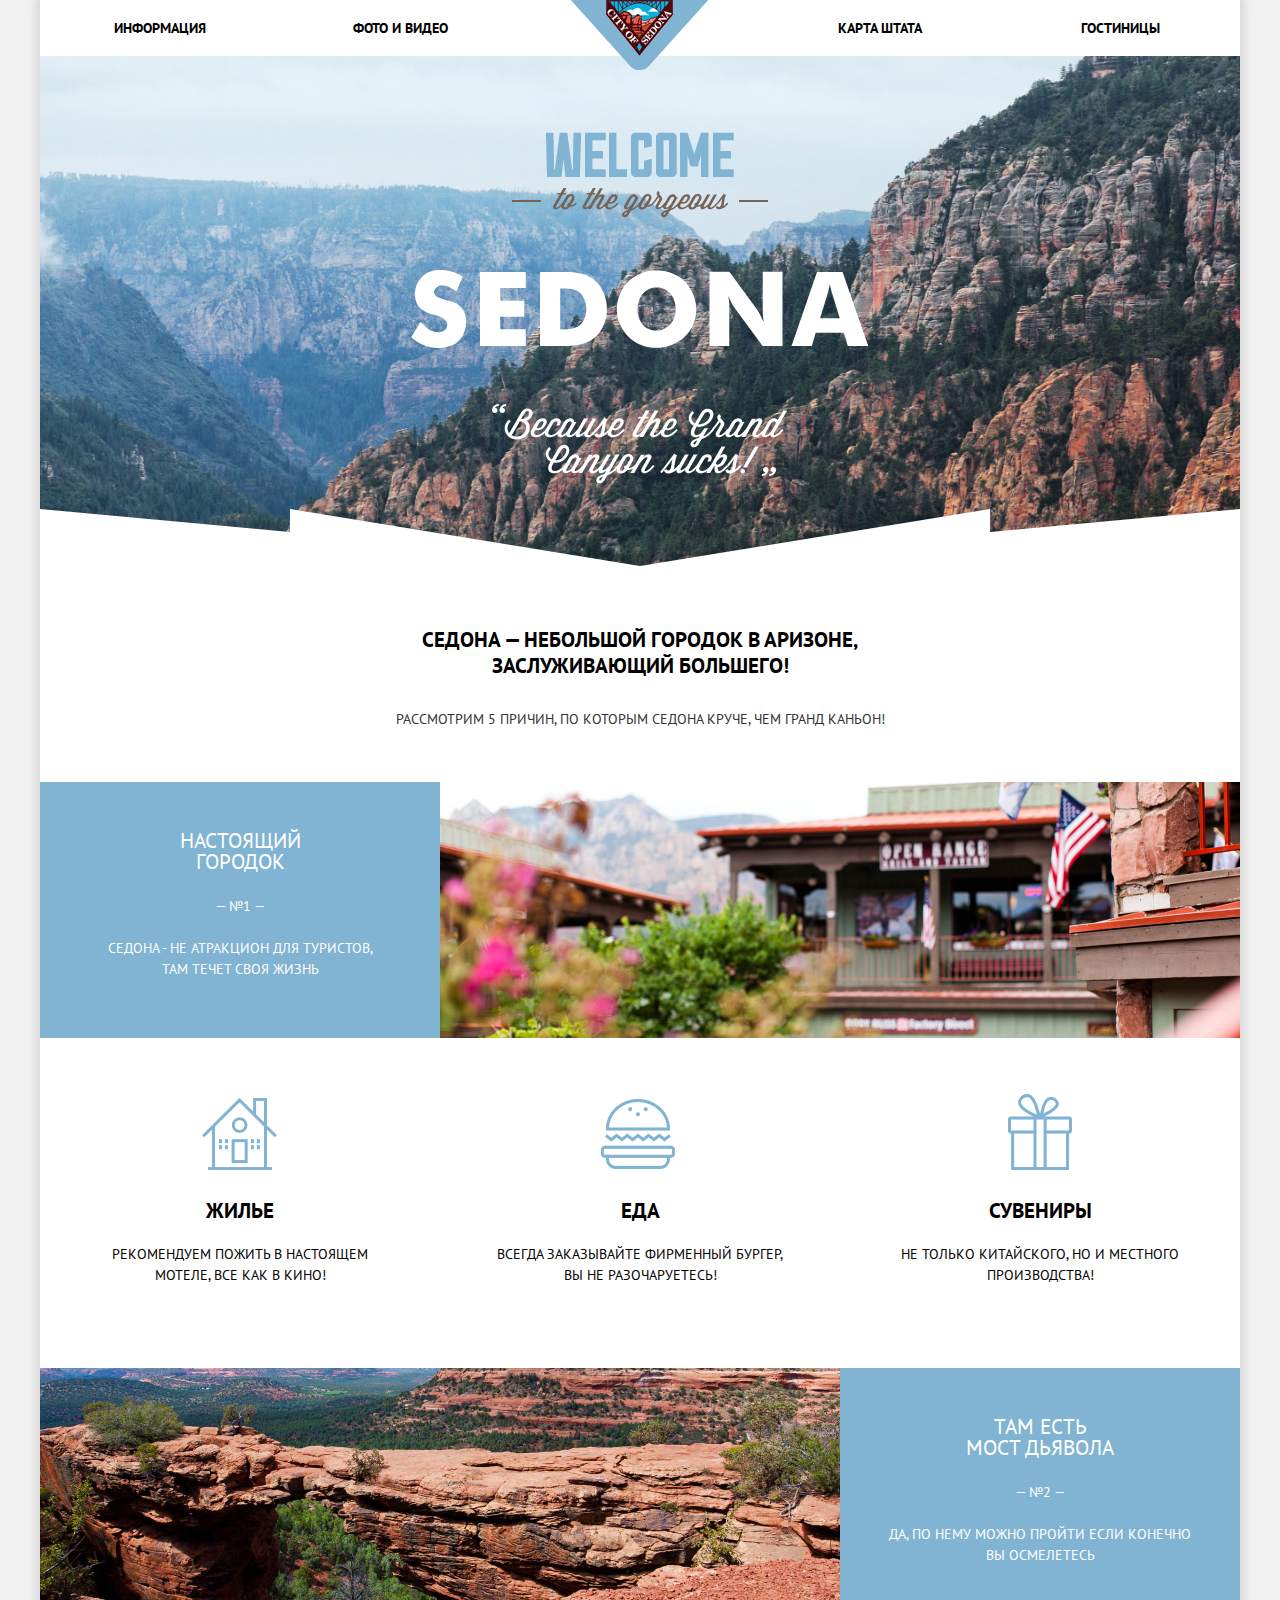
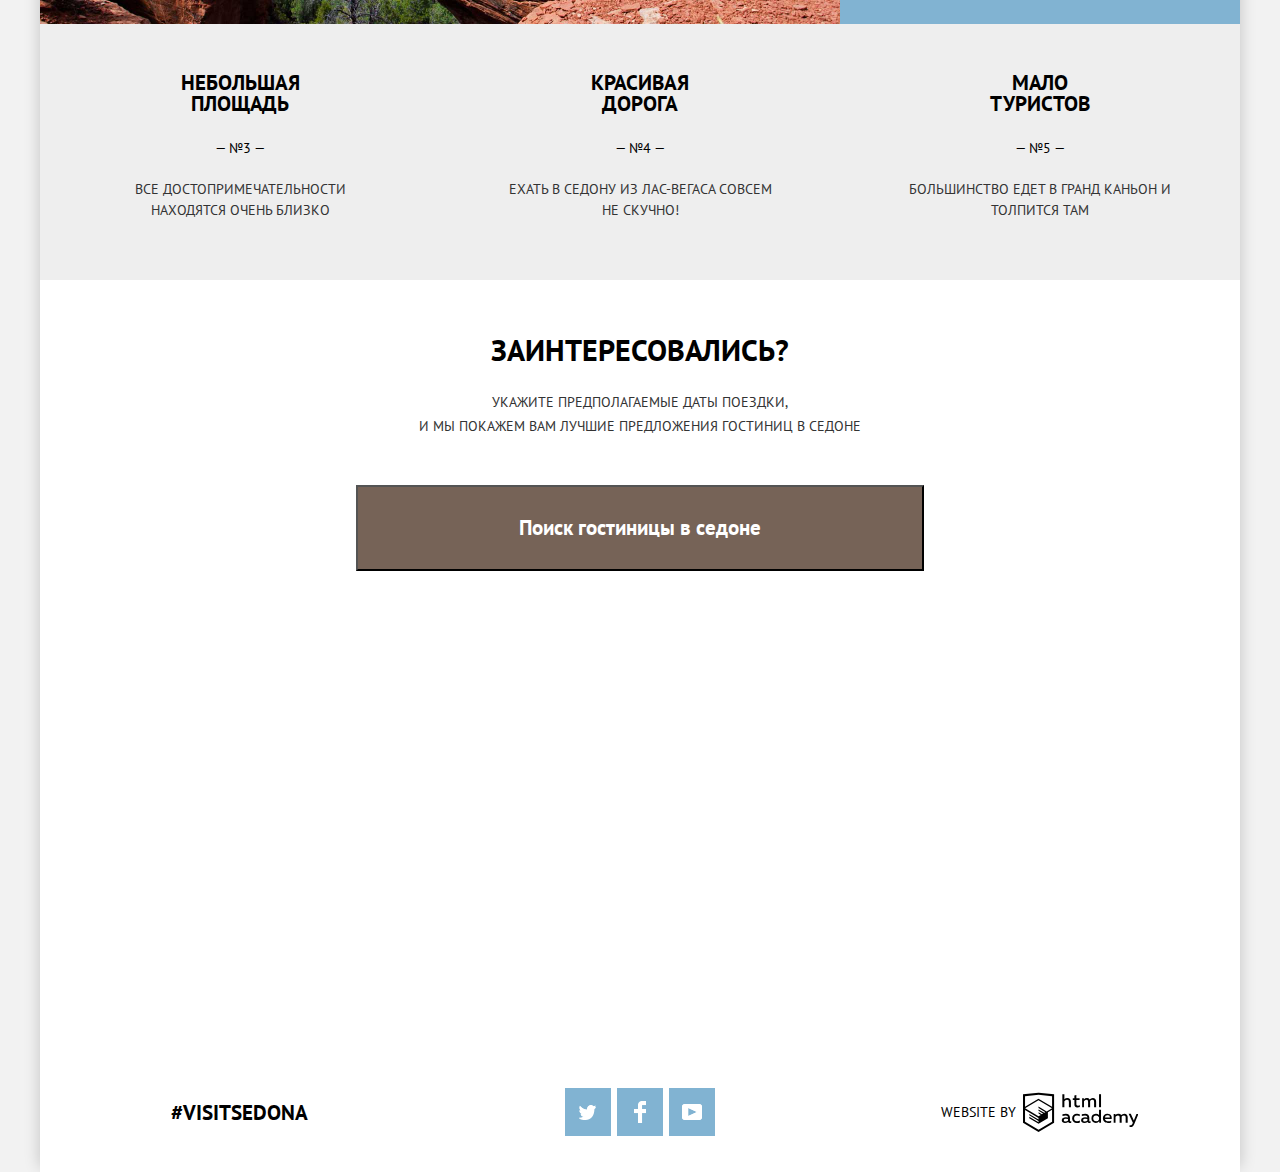
==== commit 2d03cc15: "First publishing" ====
--- a/index.html
+++ b/index.html
@@ -2,32 +2,30 @@
 <html>
 	<head>
 		<title>Sedona</title>
+		<meta charset="utf-8">
 		<link href="https://fonts.googleapis.com/css?family=PT+Sans:400,700&amp;subset=cyrillic" rel="stylesheet">
 		<link rel="stylesheet" type="text/css" href="css/normalize.css">
-		<link rel="stylesheet" type="text/css" href="css/style.css">
+		<link rel="stylesheet" type="text/css" href="css/style.min.css">
 	</head>
 	<body>
 		<div class="site-container">
 			<header class="index-header">
-				<div class="main-image-section">
-					<!--<div class="header-logo">
-						<a href="#">
-							<img src="#">
+						<a class="main-logo" href="index.html">
+							<img src="img/logo.png" width="138" height="70" alt="Логотип">
 						</a>			
-					</div>-->
 					<nav class="navigation">
 						<ul class="list-navigation">
 							<li><a href="#">ИНФОРМАЦИЯ</a></li>
 							<li><a href="#">ФОТО И ВИДЕО</a></li>
 							<li><a href="#">КАРТА ШТАТА</a></li>
-							<li><a href="#">ГОСТИНИЦЫ</a></li>
+							<li><a href="hotels.html">ГОСТИНИЦЫ</a></li>
 						</ul>
-					</nav>					
+					</nav>	
+					<div class="main-image-section"></div>				
 					<section class="intro">
-							<p class="intro-about"><strong>СЕДОНА - НЕБОЛЬШОЙ ГОРОДОК В АРИЗОНЕ,<br> ЗАСЛУЖИВАЮЩИЙ БОЛЬШЕГО!</strong></p>
-							<p class="intro-advantages">РАССМОТРИМ 5 ПРИЧИН, ПО КОТОРЫМ СЕДОНА КРУЧЕ, ЧЕМ ГРАНД КАНЬОН</p>	
-					</section>					
-				</div>				
+							<p class="intro-about"><strong>СЕДОНА — НЕБОЛЬШОЙ ГОРОДОК В АРИЗОНЕ,<br> ЗАСЛУЖИВАЮЩИЙ БОЛЬШЕГО!</strong></p>
+							<p class="intro-advantages">РАССМОТРИМ 5 ПРИЧИН, ПО КОТОРЫМ СЕДОНА КРУЧЕ, ЧЕМ ГРАНД КАНЬОН!</p>	
+					</section>							
 			</header>
 			<main class="main-index">
 				<section class="adv">
@@ -39,12 +37,12 @@
 								<p class="adv-content">Седона - не атракцион для туристов,<br>там течет своя жизнь</p>			
 								</div>
 								<div class="adv-img-wrapper">
-									<img src="img/index-first-adv.jpg" width="1600" height="800">
+									<img src="img/index-first-adv.jpg" width="1600" height="800" alt="Фото отеля">
 								</div>
 						</li>
 						<li class="adv-with-pict">
 								<div class="adv-img-wrapper">
-									<img src="img/index-second-adv.jpg" width="1600" height="800">
+									<img src="img/index-second-adv.jpg" width="1600" height="800" alt="Панорама гор">
 								</div>
 								<div class="adv-head-section">
 									<h2 class="adv-head">Там есть<br>мост дьявола</h2>
@@ -104,36 +102,36 @@
 					<button class="search-button" type="submit">Поиск гостиницы в седоне</button>		
 					</div>
 					<div class="search-pop-up-container">
-						<form class="pop-up-form">
+						<form class="pop-up-form" action="https://echo.htmlacademy.ru" method="post">
 							<p class="pop-up-check-in">
-								<label class="pop-up-label">
-									дата заезда
+								<label class="pop-up-label-in" for="check-in-date">
+									дата заезда:
+								</label>	
 									<input type="date" name="check-in" id="check-in-date" value="2018-04-24">
-								</label>
-								<span class="calendar-label"></span>
+								<span class="calendar-label">&#xe900;</span>
 							</p>
 							<p class="pop-up-check-out">
-								<label class="pop-up-label">
-									дата выезда
+								<label class="pop-up-label-out" for="check-out-date">
+									дата выезда:
+								</label>	
 									<input type="date" name="check-out" id="check-out-date" value="2018-06-04">
-								</label>
-								<span class="calendar-label"></span>
+								<span class="calendar-label">&#xe900;</span>
 							</p>
 							<p class="pop-up-adult-counter">
 								<label class="pop-up-label" for="adult-counter-field">
-									ВЗРОСЛЫЕ
+									ВЗРОСЛЫЕ:
 								</label>
-									<button class="plus-minus-button">-</button>
-									<input type="text" name="adult-counter" id="adult-counter-field">
-									<button class="plus-minus-button">+</button>
+									<button class="plus-minus-button adult-minus">-</button>
+									<input type="text" name="adult-counter" id="adult-counter-field" value="2">
+									<button class="plus-minus-button adult-plus">+</button>
 							</p>
 							<p class="pop-up-children-counter">
 								<label class="pop-up-label" for="children-counter-field">
-									ДЕТИ
+									ДЕТИ:
 								</label>
-									<button class="plus-minus-button">-</button>
-									<input type="text" name="children-counter" id="children-counter-field">
-									<button class="plus-minus-button">+</button>
+									<button class="plus-minus-button child-minus">-</button>
+									<input type="text" name="children-counter" id="children-counter-field" value="0">
+									<button class="plus-minus-button child-plus">+</button>
 							</p>
 							<div class="pop-up-submit-button">
 								<input type="submit" name="Find" value="Найти">
@@ -144,26 +142,68 @@
 			</main>
 
 			<section class="map-section">
-				<div class="map-wrapper">
-					<iframe src=""></iframe>
-				</div>
+					<iframe src="https://www.google.com/maps/embed?pb=!1m18!1m12!1m3!1d52385.13567340287!2d-111.83024371641885!3d34.85444379068839!2m3!1f0!2f0!3f0!3m2!1i1024!2i768!4f13.1!3m3!1m2!1s0x872da132f942b00d%3A0x5548c523fa6c8efd!2z0KHQtdC00L7QvdCwLCDQkNGA0LjQt9C-0L3QsCA4NjMzNiwg0KHQqNCQ!5e0!3m2!1sru!2sru!4v1533811161694"  height="473" frameborder="0" style="border:0" allowfullscreen></iframe>
 			</section>
-	
-			<footer>
+			<footer class="main-footer">
 					<div class="footer-hashtag">
 						<a href="#">#VISITSEDONA</a>
 					</div>
 					<div class="footer-social">
 						<ul class="footer-social-list">
-							<li><a class="footer-social-button social-tw" href="#">Twitter</a></li>
-							<li><a class="footer-social-button social-fb" href="#">Facebook</a></li>
-							<li><a class="footer-social-button social-yt" href="#">Youtube</a></li>
+							<li>
+								<a class="footer-social-button social-tw" href="#">
+									<span class="visually-hidden">Twitter</span>
+									<svg xmlns="http://www.w3.org/2000/svg" xmlns:xlink="http://www.w3.org/1999/xlink" width="17" height="15" viewBox="0 0 17 15">
+  <metadata><?xpacket begin="﻿" id="W5M0MpCehiHzreSzNTczkc9d"?>
+<x:xmpmeta xmlns:x="adobe:ns:meta/" x:xmptk="Adobe XMP Core 5.6-c140 79.160451, 2017/05/06-01:08:21        ">
+   <rdf:RDF xmlns:rdf="http://www.w3.org/1999/02/22-rdf-syntax-ns#">
+      <rdf:Description rdf:about=""/>
+   </rdf:RDF>
+</x:xmpmeta>                           
+<?xpacket end="w"?></metadata>
+<image id="t" width="17" height="15" xlink:href="[data-uri]"/>
+</svg>
+								</a>
+							</li>
+							<li>
+								<a class="footer-social-button social-fb" href="#">
+									<span class="visually-hidden">Facebook</span>
+									<svg xmlns="http://www.w3.org/2000/svg" xmlns:xlink="http://www.w3.org/1999/xlink" width="12" height="22" viewBox="0 0 12 22">
+  <metadata><?xpacket begin="﻿" id="W5M0MpCehiHzreSzNTczkc9d"?>
+<x:xmpmeta xmlns:x="adobe:ns:meta/" x:xmptk="Adobe XMP Core 5.6-c140 79.160451, 2017/05/06-01:08:21        ">
+   <rdf:RDF xmlns:rdf="http://www.w3.org/1999/02/22-rdf-syntax-ns#">
+      <rdf:Description rdf:about=""/>
+   </rdf:RDF>
+</x:xmpmeta>
+<?xpacket end="w"?></metadata>
+<image id="fb-icon" width="12" height="22" xlink:href="[data-uri]"/>
+</svg>
+								</a>
+							</li>
+							<li>
+								<a class="footer-social-button social-yt" href="#">
+									<span class="visually-hidden">Youtube</span>
+									<svg xmlns="http://www.w3.org/2000/svg" xmlns:xlink="http://www.w3.org/1999/xlink" width="20" height="16" viewBox="0 0 20 16">
+  <metadata><?xpacket begin="﻿" id="W5M0MpCehiHzreSzNTczkc9d"?>
+<x:xmpmeta xmlns:x="adobe:ns:meta/" x:xmptk="Adobe XMP Core 5.6-c140 79.160451, 2017/05/06-01:08:21        ">
+   <rdf:RDF xmlns:rdf="http://www.w3.org/1999/02/22-rdf-syntax-ns#">
+      <rdf:Description rdf:about=""/>
+   </rdf:RDF>
+</x:xmpmeta>
+<?xpacket end="w"?></metadata>
+<image id="youtube" width="20" height="16" xlink:href="[data-uri]"/>
+</svg>
+								</a>
+							</li>
 						</ul>
 					</div>
 					<div class="footer-copyright-wrapper">
-						<p>WEBSITE BY <a href="#"><img src="#"></a></p>
+						<p>WEBSITE BY</p> 
+							<a class="ha-logo" href="https://htmlacademy.ru/intensive/htmlcss"><span class="visually-hidden">Html academy</span><svg id="Layer_1" data-name="Layer 1" xmlns="http://www.w3.org/2000/svg" viewBox="0 0 113 39" width="115" height="41"><title>logo_name</title><path d="M401.93,351.51a2.07,2.07,0,0,0,.58-0.11v1.4a3.41,3.41,0,0,1-1.24.22,1.75,1.75,0,0,1-1.75-1,5.08,5.08,0,0,1-3.3,1.13c-1.59,0-3.06-.87-3.06-2.68,0-2.24,2.08-2.93,3.9-2.93a11.63,11.63,0,0,1,2.28.26v-0.31c0-1.09-.8-1.86-2.3-1.86a7.79,7.79,0,0,0-3.15.67v-1.79a10.72,10.72,0,0,1,3.35-.58c2.48,0,4,1.18,4,3.83v3.14A0.57,0.57,0,0,0,401.93,351.51Zm-6.76-1.19a1.42,1.42,0,0,0,1.64,1.29,3.56,3.56,0,0,0,2.53-1V349.1a10.21,10.21,0,0,0-1.9-.22C396.34,348.89,395.17,349.23,395.17,350.33Z" transform="translate(-355.09 -323.29)" fill="#000000"/><path d="M408.15,343.91a5.29,5.29,0,0,1,2.7.67v1.79a4.28,4.28,0,0,0-2.42-.73,2.89,2.89,0,1,0,0,5.76,5.26,5.26,0,0,0,2.55-.67v1.8a6.58,6.58,0,0,1-2.9.6,4.42,4.42,0,0,1-4.72-4.54A4.54,4.54,0,0,1,408.15,343.91Z" transform="translate(-355.09 -323.29)" fill="#000000"/><path d="M420.93,351.51a2.07,2.07,0,0,0,.58-0.11v1.4a3.41,3.41,0,0,1-1.24.22,1.75,1.75,0,0,1-1.75-1,5.08,5.08,0,0,1-3.3,1.13c-1.59,0-3.06-.87-3.06-2.68,0-2.24,2.08-2.93,3.9-2.93a11.63,11.63,0,0,1,2.28.26v-0.31c0-1.09-.8-1.86-2.3-1.86a7.79,7.79,0,0,0-3.15.67v-1.79a10.72,10.72,0,0,1,3.35-.58c2.48,0,4,1.18,4,3.83v3.14A0.57,0.57,0,0,0,420.93,351.51Zm-6.76-1.19a1.42,1.42,0,0,0,1.64,1.29,3.56,3.56,0,0,0,2.53-1V349.1a10.21,10.21,0,0,0-1.9-.22C415.33,348.89,414.17,349.23,414.17,350.33Z" transform="translate(-355.09 -323.29)" fill="#000000"/><path d="M431.76,340.14V352.9H430v-1.39a4.07,4.07,0,0,1-3.35,1.62,4.62,4.62,0,0,1,0-9.22,4,4,0,0,1,3.15,1.37v-5.14h2ZM427,345.62a2.9,2.9,0,0,0,0,5.8,3,3,0,0,0,2.79-1.84v-2.13A3.06,3.06,0,0,0,427,345.62Z" transform="translate(-355.09 -323.29)" fill="#000000"/><path d="M438.08,343.91c3.48,0,4.68,2.81,4.12,5.34h-6.58c0.22,1.57,1.75,2.22,3.35,2.22a6.41,6.41,0,0,0,2.77-.62v1.68a7.5,7.5,0,0,1-3.14.6c-2.68,0-5-1.53-5-4.61A4.39,4.39,0,0,1,438.08,343.91Zm0.09,1.62a2.39,2.39,0,0,0-2.57,2.26h4.85A2.06,2.06,0,0,0,438.17,345.53Z" transform="translate(-355.09 -323.29)" fill="#000000"/><path d="M444.19,352.9v-8.75h1.73v1.09a4,4,0,0,1,2.92-1.33,3,3,0,0,1,2.73,1.4,4.33,4.33,0,0,1,3.06-1.4,3.21,3.21,0,0,1,3.32,3.52v5.47h-2v-5.41a1.67,1.67,0,0,0-1.73-1.84,2.94,2.94,0,0,0-2.17,1.18c0,0.2,0,.4,0,0.6v5.47h-2v-5.41a1.67,1.67,0,0,0-1.73-1.84,3.11,3.11,0,0,0-2.32,1.35v5.91h-2Z" transform="translate(-355.09 -323.29)" fill="#000000"/><path d="M466.56,344.15h2l-4.1,9.93c-0.95,2.28-2.19,3-3.52,3a5,5,0,0,1-1.15-.15v-1.66a3,3,0,0,0,.89.13c0.95,0,1.66-.67,2.17-2l0.18-.44-4.16-8.82H461l3,6.6Z" transform="translate(-355.09 -323.29)" fill="#000000"/><path d="M395.75,324.82v5a4,4,0,0,1,2.83-1.2,3.41,3.41,0,0,1,3.61,3.57v5.41h-2v-5.16a1.9,1.9,0,0,0-2-2.1,3.08,3.08,0,0,0-2.44,1.46v5.8h-2V324.82h2Z" transform="translate(-355.09 -323.29)" fill="#000000"/><path d="M407.52,325.71v3.12h3.17v1.71h-3.17v4c0,1.15.53,1.53,1.66,1.53a4.71,4.71,0,0,0,1.77-.35v1.68a7.14,7.14,0,0,1-2.35.38,2.68,2.68,0,0,1-3-2.88v-4.38H404v-1.71h1.57v-2.64Z" transform="translate(-355.09 -323.29)" fill="#000000"/><path d="M413.19,337.58v-8.75h1.73v1.09a4,4,0,0,1,2.92-1.33,3,3,0,0,1,2.73,1.4,4.33,4.33,0,0,1,3.06-1.4,3.21,3.21,0,0,1,3.32,3.52v5.47h-2v-5.41a1.67,1.67,0,0,0-1.73-1.84,2.94,2.94,0,0,0-2.17,1.18c0,0.2,0,.4,0,0.6v5.47h-2v-5.41a1.67,1.67,0,0,0-1.73-1.84,3.11,3.11,0,0,0-2.32,1.35v5.91h-2Z" transform="translate(-355.09 -323.29)" fill="#000000"/><rect x="74.72" y="1.52" width="1.95" height="12.76" fill="#000000"/><path d="M370.53,323.31l-0.16,0-15.28,1.6v28L370.37,362l15.28-9.09v-28Zm13.12,28.45-13.28,7.9-13.28-7.9V340.28l13.22,7.87,0,1.43-9.07-5.4v1.38l9.11,5.47,0,1.46-9.1-5.42v1.38l9.11,5.47h0l9.19-5.5v-1.39h0v-4.52l4.1-2.45v11.67Zm0-13.16L380,340.74h0l-1.68,1-8-4.76v1.38l6.84,4.07-0.06,0-0.15.09-1,.57-5.64-3.36v1.38l4.45,2.65-1.05.7,0,0-3.36-2v1.38l2.21,1.3-2.25,1.35-13.16-7.82,13.17-7.92h0Zm0-1.39-13.35-7.87h0l-13.2,7.86v-10.5l13.28-1.39,13.28,1.39v10.51Z" transform="translate(-355.09 -323.29)" fill="#000000"/></svg>
+</a>
 					</div>
 			</footer>
 		</div>
+		<script type="text/javascript" src="js/script.min.js"></script>
 	</body>
 </html>--- a/css/style.min.css
+++ b/css/style.min.css
@@ -0,0 +1 @@
+body {margin: 0;padding: 0;background-color: #f2f2f2;font-family: 'PT Sans', Arial, sans-serif;font-size: 14px;text-transform: uppercase;line-height: 26px;color: #000000;}.visually-hidden{position: absolute;clip: rect(1px 1px 1px 1px);clip: rect(1px, 1px, 1px, 1px);padding:0;border:0;height: 1px ; width: 1px; overflow: hidden;}@font-face{font-family: 'Sedona'; src: url('../fonts/Sedona.eot?4b3zvg'); src: url('../fonts/Sedona.eot?4b3zvg#iefix') format('embedded-opentype'), url('../fonts/Sedona.ttf?4b3zvg') format('truetype'), url('../fonts/Sedona.woff?4b3zvg') format('woff'), url('../fonts/Sedona.svg?4b3zvg#Sedona') format('svg'); font-weight: normal; font-style: normal;}.filter-infrastructure-list label::before,.filter-accommodation-list label::before,.sorting-type a,.catalog-stars,.pop-up-form .calendar-label{font-family: 'Sedona'; speak: none; font-style: normal; font-weight: normal; font-variant: normal; text-transform: none; line-height: 1; -webkit-font-smoothing: antialiased; -moz-osx-font-smoothing: grayscale;}.site-container{max-width: 1200px;min-width: 768px;margin: 0 auto;background-color: #ffffff;-webkit-box-shadow: 0 -5px 15px 0 rgba(0, 0, 0, .2); box-shadow: 0 -5px 15px 0 rgba(0, 0, 0, .2);}a{text-decoration: none;}.list-navigation,.adv-list,.adv-about-city-list,.footer-social-list,.filter-infrastructure-list,.filter-accommodation-list,.finding-sorting{list-style: none;margin: 0;padding: 0;}.item-header{position: relative;}.list-navigation{display: -webkit-box;display: -ms-flexbox;display: flex;-ms-flex-wrap: wrap; flex-wrap: wrap;-webkit-box-pack: center; -ms-flex-pack: center; justify-content: center;-webkit-box-align: center; -ms-flex-align: center; align-items: center;min-height: 56px;background-color: #ffffff;}.list-navigation li{-ms-flex-preferred-size: 20%; flex-basis: 20%;display: -webkit-box;display: -ms-flexbox;display: flex;-webkit-box-pack: center; -ms-flex-pack: center; justify-content: center;-ms-flex-wrap: wrap; flex-wrap: wrap;}.list-navigation li:nth-child(2){margin-right: 20%;}.list-navigation a{color: black;font-weight: bold;}.list-navigation a:hover{color: #81b3d2;}.list-navigation a:active{color: #000000; opacity: .3;}.main-image-section{height: 510px;background-image: url("../img/Welcome.png") ,url("../img/bg-main.jpg");background-color: #aecce0;background-repeat: no-repeat;background-position:center 76px, 50% 30%;background-size:458px 352px, cover;}.main-logo{position: absolute;width: 138px;height: 70px;left: calc(50% - 69px);}.intro{position: relative;background-color: #ffffff;min-height: 216px;margin-top:auto;text-align: center;vertical-align: top;}.intro::before{content: "";position: absolute; left: 0; right: 0; top: -57px; height: 60px; background-image: url("../img/bg-poster-mask.svg"); background-size: 100% 57px;}.intro-about{margin: 0;padding: 0;padding-top:61px;margin-bottom: 27px;font-size: 21px;line-height: 26px;}.intro-advantages,.adv-in-line-section .adv-content,.search-content{margin: 0;padding: 0;color: #333333;}.adv .adv-list{display: -webkit-box;display: -ms-flexbox;display: flex;-ms-flex-wrap: wrap; flex-wrap: wrap;}.adv-with-pict{display: -webkit-box;display: -ms-flexbox;display: flex;-ms-flex-preferred-size: 100%; flex-basis: 100%;text-align: center;-webkit-box-pack: center; -ms-flex-pack: center; justify-content: center;color: #ffffff;}.adv-with-pict:first-child{-webkit-box-ordinal-group: -1; -ms-flex-order: -2; order: -2;}.adv-with-pict .adv-head-section{min-height: 256px;background-color: #81b3d2;-ms-flex-preferred-size: 33.3333333%; flex-basis: 33.3333333%;}.adv-with-pict .adv-img-wrapper{position: relative;-ms-flex-negative: 1; flex-shrink: 1;-ms-flex-preferred-size: 66.6666666%; flex-basis: 66.6666666%;overflow: hidden;}.adv-img-wrapper img{position: absolute;left: 0;top: 50%;max-width: 100%;height: auto;-webkit-transform: translateY(-50%); -ms-transform: translateY(-50%); transform: translateY(-50%);}.adv-head{font-size: 21px;line-height: 21px;margin: 0;padding: 0;padding-top: 48px;margin-bottom: 21px;font-weight: 100;}.adv-numb{line-height: 21px;padding: 0;margin: 0;font-weight: 100;}.adv-content{line-height: 21px;padding: 0;margin: 0;margin-top: 19px;font-weight: 100;}.adv-in-line-section{background-color: #eeeeee;min-height: 256px;}.adv-in-line-section .adv-head{font-weight: bold;}.adv-without-pict{-ms-flex-preferred-size: 33.333333%; flex-basis: 33.333333%;text-align: center;}.adv-without-pict .adv-content{margin-top: 18px;}.adv-about-city{-ms-flex-preferred-size: 100%; flex-basis: 100%;-webkit-box-ordinal-group: 0; -ms-flex-order: -1; order: -1;}.adv-about-city-list{display: -webkit-box;display: -ms-flexbox;display: flex;}.adv-el-wrapper .adv-head{margin: 0;padding: 0;padding-top: 162px;margin-bottom: 23px;font-weight: bold;}.adv-about-city-list .adv-content{margin: 0;padding: 0;margin-bottom: 82px;}.adv-el-wrapper .adv-head::before{content: "";display: block;position: absolute;width: 76px;height: 76px;left: calc(50% - 38px);top: 61px;background-color: white;}.adv-el-wrapper:nth-child(1) .adv-head::before{background: url("../img/icons/icon-1.png") no-repeat;background-position: left top;top: 60px;}.adv-el-wrapper:nth-child(2) .adv-head::before{background: url("../img/icons/icon-2.png") no-repeat;background-position: center top;left: calc(50% - 40px);}.adv-el-wrapper:nth-child(3) .adv-head::before{top: 56px;background: url("../img/icons/icon-3.png") no-repeat;background-position: top;}.adv-el-wrapper{position: relative;background-color: #ffffff;-ms-flex-preferred-size: 33.333333%; flex-basis: 33.333333%;text-align: center;-webkit-box-pack: center; -ms-flex-pack: center; justify-content: center;}.search{position: relative;min-height: 291px;}.search-content-wrapper{width: 570px;margin: 0 auto;text-align: center;}.search-head{padding: 0;padding-top: 52px;margin: 0;font-size: 30px;line-height: 36px;}.search-content{line-height: 24px;padding: 0;padding-top: 22px;margin: 0;margin-bottom:47px;}.search-button{font-size: 21px;font-weight: bold;color: white;min-width: 568px;min-height: 86px;background-color: #766357;}.search-button:hover{background-color: #604e43;}.search-button:active{color: rgba(255, 255, 255, 0.3);background-color: #503e33;}.search-pop-up-container{position: absolute;display: none;top: 291px;right: calc(50% - 284px);background-color: white;width: 568px;height: 395px;margin: 0 auto;-webkit-box-shadow: 0 -5px 15px 0 rgba(0, 0, 0, .2); box-shadow: 0 -5px 15px 0 rgba(0, 0, 0, .2);}.poping-up{display: block;-webkit-animation-name: pup; animation-name: pup;-webkit-animation-duration: 0.5s; animation-duration: 0.5s;}@-webkit-keyframes pup{0%{-webkit-transform: scaleY(0) translateY(-100%); transform: scaleY(0) translateY(-100%);}30%{-webkit-transform: scaleY(1) translateY(20%); transform: scaleY(1) translateY(20%);}70%{-webkit-transform: scaleY(1) translateY(0%); transform: scaleY(1) translateY(0%);}90%{-webkit-transform: scaleY(1) translateY(10%); transform: scaleY(1) translateY(10%);}100%{-webkit-transform: scaleY(1) translateY(0); transform: scaleY(1) translateY(0);}}@keyframes pup{0%{-webkit-transform: scaleY(0) translateY(-100%); transform: scaleY(0) translateY(-100%);}30%{-webkit-transform: scaleY(1) translateY(20%); transform: scaleY(1) translateY(20%);}70%{-webkit-transform: scaleY(1) translateY(0%); transform: scaleY(1) translateY(0%);}90%{-webkit-transform: scaleY(1) translateY(10%); transform: scaleY(1) translateY(10%);}100%{-webkit-transform: scaleY(1) translateY(0); transform: scaleY(1) translateY(0);}}.pop-up-form{display: block;}.pop-up-form input[type="date"]{width: 297px;height: 38px;background-color: #f2f2f2;border: none;font-size: 14px;font-weight: bold;padding-left: 13px;padding-right: 36px;font-family: inherit;}.pop-up-check-in,.pop-up-check-out{position: relative;display: inline-block;vertical-align: middle;padding: 0;margin: 0;margin-left: 55px;margin-bottom: 30px;font-size: 0;}.pop-up-check-in{margin-top: 67px;}.pop-up-label-in,.pop-up-label-out{display: inline-block;vertical-align: baseline;font-size: 14px;font-weight: bold;min-width: 112px;}.pop-up-form .calendar-label{position: absolute;top: 0;right: 10px;font-size: 22px;line-height: 38px;opacity: .3;cursor: pointer;}.pop-up-form .calendar-label:hover{opacity: 1;}.pop-up-form .calendar-label:active{opacity: 1;color: #81b3d2;}.pop-up-adult-counter,.pop-up-children-counter{display: inline-block;vertical-align: middle;padding: 0;margin: 0;margin-left: 55px;margin-bottom: 54px;font-size: 0;}.pop-up-children-counter{margin-left: 50px;}.pop-up-label{display: inline-block;vertical-align: middle;font-size: 14px;font-weight: bold;}.pop-up-adult-counter .pop-up-label{min-width: 112px;}.pop-up-children-counter .pop-up-label{margin-right: 27px;}.pop-up-form input[type="date"]:hover,.pop-up-adult-counter input[type="text"]:hover,.pop-up-children-counter input[type="text"]:hover{background-color: #ebebeb;}.pop-up-form input[type="date"]:focus,.pop-up-adult-counter input[type="text"]:focus,.pop-up-children-counter input[type="text"]:focus{background-color: white;outline: 2px solid #e5e5e5;}.plus-minus-button,.pop-up-adult-counter input[type="text"],.pop-up-children-counter input[type="text"]{display: inline-block;vertical-align: middle;padding: 0;margin: 0;width: 38px;height: 38px;background-color: #f2f2f2;border: none;font-size: 14px;font-weight: bold;text-align: center;vertical-align: top;font-family: inherit;}.plus-minus-button{display: inline-block;vertical-align: middle;color: #a9a9a9;font-size: 20px;}.plus-minus-button:hover{color: black;}.plus-minus-button:active{color: #81b3d2;}.pop-up-submit-button{width: 458px;margin: 0 auto;}.pop-up-submit-button input[type="submit"]{display: block;border: 0;font-size: 21px;line-height: 26px;color: white;width: 458px;height: 58px;background-color: #81b3d2;font-family: inherit;}.pop-up-submit-button input[type="submit"]:hover{background-color: #669ec0;}.pop-up-submit-button input[type="submit"]:active{color: rgba(255, 255, 255, 0.3);background-color: #5496bd;}.map-section{min-height: 473px;}.map-section iframe{width: 100%;}.main-footer{min-height: 120px;display: -webkit-box;display: -ms-flexbox;display: flex;-webkit-box-align: center; -ms-flex-align: center; align-items: center;background-color: #ffffff;text-align: center;}.main-footer>div{-ms-flex-preferred-size: 33.3333%; flex-basis: 33.3333%;}.footer-hashtag a{font-size: 21px;font-weight: bold;line-height: 26px;color: black;vertical-align: middle;}.footer-hashtag a:hover{color: #81b3d2;}.footer-hashtag a:active{color: #bdbbbc;}.footer-social-list{display: -webkit-box;display: -ms-flexbox;display: flex;-ms-flex-wrap: wrap; flex-wrap: wrap;-webkit-box-pack: center; -ms-flex-pack: center; justify-content: center;}.footer-social-list li{margin-right: 6px;}.footer-social-list li:last-child{margin: 0;}.footer-social-list li a{display: -webkit-box;display: -ms-flexbox;display: flex;-webkit-box-align: center; -ms-flex-align: center; align-items: center;-webkit-box-pack: center; -ms-flex-pack: center; justify-content: center;width: 46px;height: 48px;background-color: #81b3d2;}.footer-social-list a:hover,.footer-social-list a:focus{background-color: #669ec0;}.footer-social-list a:active{background-color: #5496bd;}.footer-social-list a:active svg{opacity: .3;}.footer-copyright-wrapper p{margin: 0;padding: 0;padding-right: 3px;display: inline-block;vertical-align: middle;}.ha-logo{display: inline-block;vertical-align: middle;width: 115px;height: 41px;}.ha-logo:hover path{fill: #81b3d2;}.ha-logo:hover rect{fill: #81b3d2;}.ha-logo:active path{fill: rgba(0, 0, 0, 0.3);}.ha-logo:active rect{fill: rgba(0, 0, 0, 0.3);}/* Hotels*/.filter-form{display: -webkit-box;display: -ms-flexbox;display: flex;-webkit-box-pack: justify; -ms-flex-pack: justify; justify-content: space-between;min-height: 217px;background-color: #aecce0;background-image: url("../img/filter-background.jpg");background-size: 1200px 217px;color: #ffffff;}.filter-left-part{display: -webkit-box;display: -ms-flexbox;display: flex;margin-left: 72px;}/*.filter-infrastructure-list input[type=checkbox],.filter-accommodation-list input[type=checkbox]{display: none;}*/.filter-head{padding: 0;margin: 0;font-size: 16px;line-height: 21px;margin-top: 28px;margin-bottom: 22px;margin-right: 123px;font-weight: 100;}.check:checked + .lab::before{content: "\e904";}.check[disabled] + .lab::before{color: #6a6a6a;}.check:checked.check[disabled] + .lab::before{content: "\e904";color: #6a6a6a;}.check + .lab::before{content: "\e905";position: absolute;top: 1px;left: 0px;font-size: 23px;display: inline-block;vertical-align: middle;}.check:focus + .lab{-webkit-box-shadow: 0px 0px 8px blue; box-shadow: 0px 0px 8px blue;}.filter-infrastructure-list label,.filter-accommodation-list label{cursor: pointer;position: relative;display: inline-block;vertical-align: middle;padding-left: 40px;margin-bottom: 20px;font-weight: 100;}.filter-right-part{width: 318px;margin-top: 28px;margin-right: 73px;color: #ffffff;text-transform: uppercase;}.filter-cost-title{margin-bottom: 9px;font-weight: bold;font-size: 16px;line-height: 21px;}.filter-cost-container{position: relative;height: 32px;margin-bottom: 20px;border: 2px solid #ffffff;border-radius: 2px;font-size: 0;}.filter-cost-container::after{content: "";position: absolute;top: 50%;left: 50%;width: 2px;height: 22px;background: #ffffff;-webkit-transform: translate(-50%, -50%); -ms-transform: translate(-50%, -50%); transform: translate(-50%, -50%);}.filter-cost-container label{display: inline-block;width: 82px;font-size: 14px;line-height: 32px;vertical-align: top;cursor: pointer;}.filter-cost-container .min-price,.filter-cost-container .max-price{padding-left: 65px;}.filter-cost-container input{width: 50px;margin:0;color: inherit;font: inherit;background: none;border: none;font-family: inherit;}.range-control{position: relative;margin-bottom: 32px;}.range-control .scale{height: 2px;background: rgba(255, 255, 255 ,0.3);}.range-control .bar{width: 80%;height: 2px;background: #ffffff;}.range-toggle{position: absolute;top: -9px;width: 4px;height: 4px;background: #ababab;border: 8px solid #ffffff;border-radius: 50%;-webkit-box-shadow: 0 2px 1px 0 rgba(0, 1, 1, 0.2); box-shadow: 0 2px 1px 0 rgba(0, 1, 1, 0.2);}.range-toggle:hover{background: #1c4f80;}.range-toggle-min{left: 0;}.range-toggle-max{left: 80%;}.filter-submit-button{display: block;margin: 0 auto;padding: 6px 35px;font-size: 14px;line-height: 20px;color: #ffffff;text-transform: uppercase;background: transparent;background: transparent;border: 2px solid #ffffff;border-radius: 2px;}.filter-submit-button:hover,.filter-submit-button:focus{color: black;background-color: white;}.finding-header{display: -webkit-box;display: -ms-flexbox;display: flex;-webkit-box-pack: justify; -ms-flex-pack: justify; justify-content: space-between;-webkit-box-align: center; -ms-flex-align: center; align-items: center;min-height: 86px;border-bottom:1px solid #e5e5e5;}.finding-header-wrapper{margin-left: 72px;display: -webkit-box;display: -ms-flexbox;display: flex;-webkit-box-align: baseline; -ms-flex-align: baseline; align-items: baseline;-webkit-box-pack: justify; -ms-flex-pack: justify; justify-content: space-between;}.sorting-type{-ms-flex-item-align: start; align-self: flex-start;height: 15px;width: 40px;margin-right:65px;margin-top: 32px;}.sorting-type a{font-size: 10px;color: #cacaca;vertical-align: middle;}.sorting-type a:first-child{margin-right: 8px;}.sorting-type a:hover{opacity: 1;}.sorting-type a:active{color: #81b3d2;opacity: 1;}.sorting-type .active-btn{color: #81b3d2;opacity: 1;}.finding-result{line-height: 26px;font-size: 21px;font-weight: bold;margin: 0;margin-right: 49px;padding: 0;}.finding-sorting{line-height: 12px;font-size: 18px;display: -webkit-box;display: -ms-flexbox;display: flex;}.finding-sorting li{line-height: 18px;font-size: 12px;}.finding-sorting li:first-child{margin-right:39px;}.finding-sorting li:not(:first-child){margin-right:33px;}.finding-sorting a{font-size: 12px;line-height: 18px;color: rgba(0, 0, 0, 0.3);border-bottom: 1px dotted #81b3d2;}.finding-sorting a:visited{coor: #81b3d2;border-bottom: none;}.finding-sorting a:hover{color: #81b3d2;}.finding-sorting a:active{color: black;border-bottom: none;}.finding-sorting .sorting-active{color: #81b3d2;border-bottom: none;}.catalog{display: -webkit-box;display: -ms-flexbox;display: flex;-webkit-box-orient: vertical;-webkit-box-direction: normal; -ms-flex-direction: column; flex-direction: column;}.catalog-card{display: -webkit-box;display: -ms-flexbox;display: flex;-webkit-box-align: center; -ms-flex-align: center; align-items: center;-webkit-box-pack: justify; -ms-flex-pack: justify; justify-content: space-between;border-bottom:1px solid #e5e5e5;min-height: 150px;}.catalog-left-column{display: -webkit-box;display: -ms-flexbox;display: flex;margin-left: 72px;}.catalog-name-head{font-size: 21px;font-weight: bold;color: black;}.catalog-name-head:hover{color: #81b3d2;}.catalog-name-head:active{color: rgba(255, 255, 255, 0.3);}.hotel-container{margin-left: 30px;}.buttons-wrapper{display: -webkit-box;display: -ms-flexbox;display: flex;}.catalog-about-button{margin-right: 6px;}.catalog-hotel-type,.catalog-price-from{display: block;margin:0;padding: 0;margin-bottom: 10px;}.catalog-about-button a{display: block;color: white;width: 110px;height: 27px;background-color: #81b3d2;text-align: center;font-weight: bold;}.catalog-hotel-type,.catalog-price-from{display: block;}.catalog-book-button a{display: block;color: white;width: 142px;height: 27px;background-color: #766357;text-align: center;font-weight: bold;}.catalog-about-button a:hover{background-color: #669ec0;}.catalog-about-button a:active{color: rgba(255, 255, 255, 0.3);background-color: #5496bd;}.catalog-book-button a:hover{background-color: #604e43;}.catalog-book-button a:active{color: rgba(255, 255, 255, 0.3);background-color: #503e33;}.catalog-right-column{margin-right: 70px;}.catalog-rating-value{width: 110px;height: 27px;background-color: #f2f2f2;text-align: center;}.catalog-stars{margin-bottom: 47px;text-align: right;color: #81b3d2;font-size: 17px;letter-spacing: 5px;}